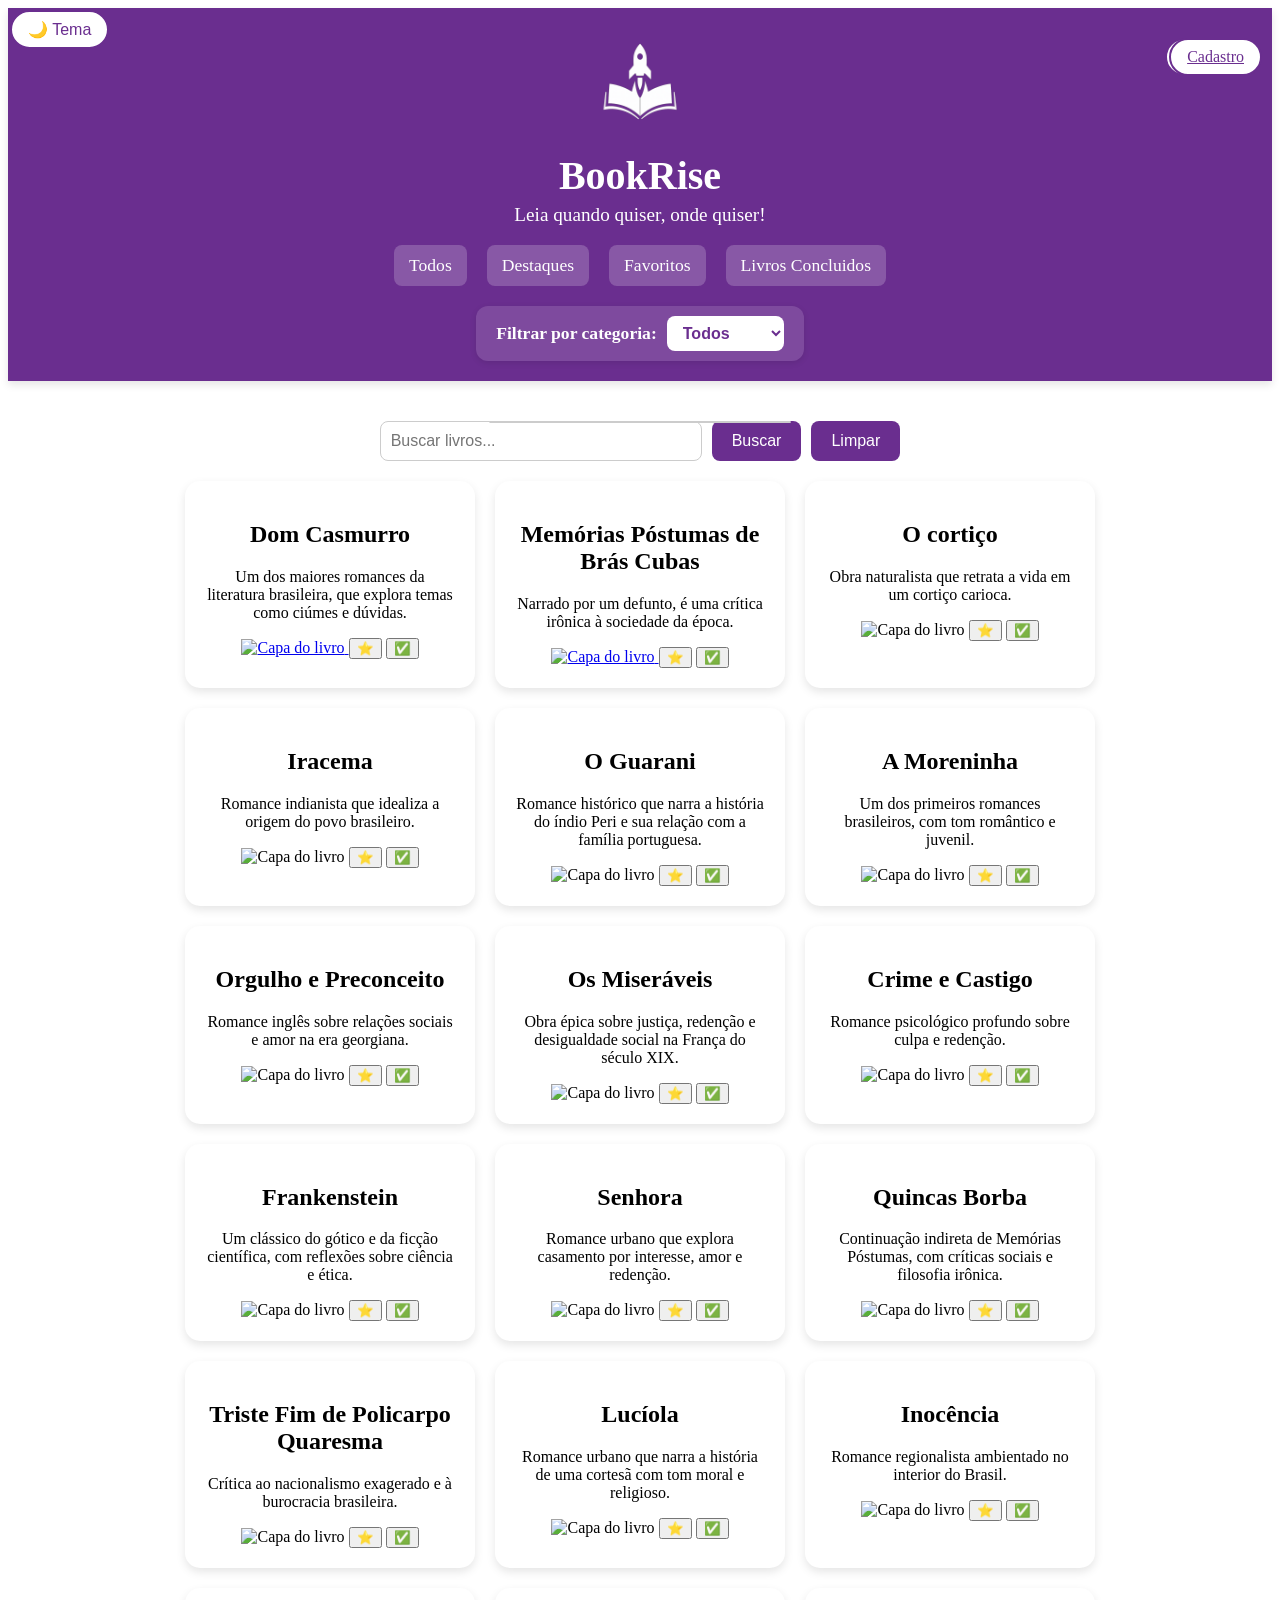
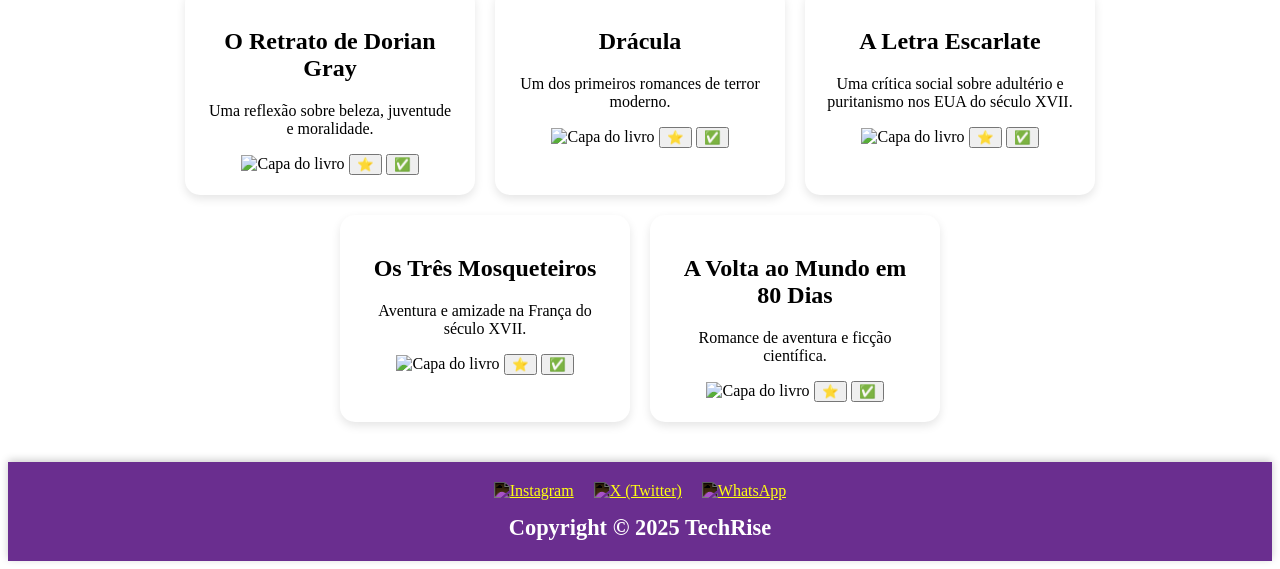
==== index.html @ b5840a52 "atualização1 feita" ====
<!DOCTYPE html>
<html lang="pt-br">
<head>
    <meta charset="UTF-8" />
    <meta name="viewport" content="width=device-width, initial-scale=1" />
    <title>BookRise</title>
    <link rel="stylesheet" href="index.css">

</head>
<body>
  <header>

    <button class="tema-button" onclick="alternarTema()">🌙 Tema</button>

    <div style="position: relative;">

        <img src="techrise-logo.png" alt="Logo"/>

        <button class="login-button">cadastro</button>
    
        <a href="cadastro.html" class="login-button">Cadastro</a>
    </div>

    <h1>BookRise</h1>
    <p>Leia quando quiser, onde quiser!</p>
    <nav>
      <a href="#" onclick="limparBusca()">Todos</a>
      <a href="#" onclick="mostrarDestaques()">Destaques</a>
      <a href="#" onclick="mostrarFavoritos()">Favoritos</a>
      <a href="#" onclick="mostrarConcluido()">Livros Concluidos</a>
    </nav>

    <div class="filter-bar">
        <label for="filtroCategoria">Filtrar por categoria:</label>
        <select id="filtroCategoria" onchange="filtrarCategoria()" aria-label="Filtro de categorias de livros">
          <option value="todos">Todos</option>
          <option value="romance">Romance</option>
          <option value="drama">Drama</option>
          <option value="aventura">Aventura</option>
          <option value="realismo">Realismo</option>
        </select>
      </div>
      
</header>

    <div class="container">
      <div class="search-bar">
        <input
          type="text"
          id="searchInput"
          placeholder="Buscar livros..."
          oninput="mostrarSugestoes()"
          onkeydown="if(event.key === 'Enter'){ buscarLivros(); }"
          autocomplete="off"
        />
        <button onclick="buscarLivros()">Buscar</button>
        <button onclick="limparBusca()">Limpar</button>
        <button id="btnTopo" onclick="topo()" aria-label="Voltar ao topo">↑</button>

        <div id="sugestoes" class="sugestoes-lista"></div>
        </div>

        <div class="book-list" id="bookList">
 
            <div class="book-item" data-categoria="romance" data-destaque="true">
                <h2>Dom Casmurro</h2>
                <p>Um dos maiores romances da literatura brasileira, que explora temas como ciúmes e dúvidas.</p>
                <a href="domcasmurro.html" target="_blank">
                  <img src="https://images.tcdn.com.br/img/img_prod/1271663/dom_casmurro_edicao_de_luxo_almofadada_89_1_038fb70c564eb50f71ea49f6027e827a.jpg" alt="Capa do livro" />
                </a>
                <button class="favorito-btn" onclick="marcarFavorito(this)" aria-label="Adicionar aos favoritos">⭐</button>
                <button class="favorito-btn" onclick="marcarConcluido(this)" aria-label="Adicionar aos favoritos">✅</button>
              </div>
              
              <div class="book-item" data-categoria="drama" data-destaque="true">
                <h2>Memórias Póstumas de Brás Cubas</h2>
                <p>Narrado por um defunto, é uma crítica irônica à sociedade da época.</p>
                <a href="brascubas.html" target="_blank">
                  <img src="https://m.media-amazon.com/images/I/91RWiM+C-LL._UF894,1000_QL80_.jpg" alt="Capa do livro" />
                </a>
                <button class="favorito-btn" onclick="marcarFavorito(this)" aria-label="Adicionar aos favoritos">⭐</button>
                <button class="favorito-btn" onclick="marcarConcluido(this)" aria-label="Adicionar aos favoritos">✅</button>
              </div>
              
              <div class="book-item" data-categoria="aventura" data-destaque="true">
                <h2>O cortiço</h2>
                <p>Obra naturalista que retrata a vida em um cortiço carioca.</p>
                <img src="https://corregofundo.mg.gov.br/wp-content/uploads/2017/11/picture-590.jpg" alt="Capa do livro" />
                <button class="favorito-btn" onclick="marcarFavorito(this)" aria-label="Adicionar aos favoritos">⭐</button>
                <button class="favorito-btn" onclick="marcarConcluido(this)" aria-label="Adicionar aos favoritos">✅</button>
              </div>
              
              <div class="book-item" data-categoria="romance">
                <h2>Iracema</h2>
                <p>Romance indianista que idealiza a origem do povo brasileiro.</p>
                <img src="https://m.media-amazon.com/images/I/71LCDi6E2oL.jpg" alt="Capa do livro" />
                <button class="favorito-btn" onclick="marcarFavorito(this)" aria-label="Adicionar aos favoritos">⭐</button>
                <button class="favorito-btn" onclick="marcarConcluido(this)" aria-label="Adicionar aos favoritos">✅</button>
              </div>
              
              <div class="book-item" data-categoria="romance">
                <h2>O Guarani</h2>
                <p>Romance histórico que narra a história do índio Peri e sua relação com a família portuguesa.</p>
                <img src="https://m.media-amazon.com/images/I/81LOsJFOhSL._UF1000,1000_QL80_.jpg" alt="Capa do livro" />
                <button class="favorito-btn" onclick="marcarFavorito(this)" aria-label="Adicionar aos favoritos">⭐</button>
                <button class="favorito-btn" onclick="marcarConcluido(this)" aria-label="Adicionar aos favoritos">✅</button>
              </div>
              
              <div class="book-item" data-categoria="romance">
                <h2>A Moreninha</h2>
                <p>Um dos primeiros romances brasileiros, com tom romântico e juvenil.</p>
                <img src="https://cdn.record.com.br/wp-content/uploads/2019/07/26024720/2986.jpeg" alt="Capa do livro" />
                <button class="favorito-btn" onclick="marcarFavorito(this)" aria-label="Adicionar aos favoritos">⭐</button>
                <button class="favorito-btn" onclick="marcarConcluido(this)" aria-label="Adicionar aos favoritos">✅</button>
              </div>
              
              <div class="book-item" data-categoria="romance" data-destaque="true">
                <h2>Orgulho e Preconceito</h2>
                <p>Romance inglês sobre relações sociais e amor na era georgiana.</p>
                <img src="https://m.media-amazon.com/images/I/719esIW3D7L.jpg" alt="Capa do livro" />
                <button class="favorito-btn" onclick="marcarFavorito(this)" aria-label="Adicionar aos favoritos">⭐</button>
                <button class="favorito-btn" onclick="marcarConcluido(this)" aria-label="Adicionar aos favoritos">✅</button>
              </div>
              
              <div class="book-item" data-categoria="drama" data-destaque="true">
                <h2>Os Miseráveis</h2>
                <p>Obra épica sobre justiça, redenção e desigualdade social na França do século XIX.</p>
                <img src="https://m.media-amazon.com/images/I/71toOGz+DYL._UF1000,1000_QL80_.jpg" alt="Capa do livro" />
                <button class="favorito-btn" onclick="marcarFavorito(this)" aria-label="Adicionar aos favoritos">⭐</button>
                <button class="favorito-btn" onclick="marcarConcluido(this)" aria-label="Adicionar aos favoritos">✅</button>
              </div>
              
              <div class="book-item" data-categoria="drama" data-destaque="true">
                <h2>Crime e Castigo</h2>
                <p>Romance psicológico profundo sobre culpa e redenção.</p>
                <img src="https://m.media-amazon.com/images/I/81+dpv22LGL._UF1000,1000_QL80_.jpg" alt="Capa do livro" />
                <button class="favorito-btn" onclick="marcarFavorito(this)" aria-label="Adicionar aos favoritos">⭐</button>
                <button class="favorito-btn" onclick="marcarConcluido(this)" aria-label="Adicionar aos favoritos">✅</button>
              </div>
              
              <div class="book-item" data-categoria="realismo">
                <h2>Frankenstein</h2>
                <p>Um clássico do gótico e da ficção científica, com reflexões sobre ciência e ética.</p>
                <img src="https://encrypted-tbn0.gstatic.com/images?q=tbn:ANd9GcTzl0lB8-nJTL6euVTM8AivdCicKWKEVtrPQw&s" alt="Capa do livro" />
                <button class="favorito-btn" onclick="marcarFavorito(this)" aria-label="Adicionar aos favoritos">⭐</button>
                <button class="favorito-btn" onclick="marcarConcluido(this)" aria-label="Adicionar aos favoritos">✅</button>
              </div>
              
              <div class="book-item" data-categoria="romance" data-destaque="true">
                <h2>Senhora</h2>
                <p>Romance urbano que explora casamento por interesse, amor e redenção.</p>
                <img src="https://m.media-amazon.com/images/I/711tJRe6LML.jpg" alt="Capa do livro" />
                <button class="favorito-btn" onclick="marcarFavorito(this)" aria-label="Adicionar aos favoritos">⭐</button>
                <button class="favorito-btn" onclick="marcarConcluido(this)" aria-label="Adicionar aos favoritos">✅</button>
              </div>
              
              <div class="book-item" data-categoria="realismo">
                <h2>Quincas Borba</h2>
                <p>Continuação indireta de Memórias Póstumas, com críticas sociais e filosofia irônica.</p>
                <img src="https://m.media-amazon.com/images/I/61Kt3d+mhuL.jpg" alt="Capa do livro" />
                <button class="favorito-btn" onclick="marcarFavorito(this)" aria-label="Adicionar aos favoritos">⭐</button>
                <button class="favorito-btn" onclick="marcarConcluido(this)" aria-label="Adicionar aos favoritos">✅</button>
              </div>
              
              <div class="book-item" data-categoria="realismo">
                <h2>Triste Fim de Policarpo Quaresma</h2>
                <p>Crítica ao nacionalismo exagerado e à burocracia brasileira.</p>
                <img src="https://m.media-amazon.com/images/I/71e5C8gV19L._UF1000,1000_QL80_.jpg" alt="Capa do livro" />
                <button class="favorito-btn" onclick="marcarFavorito(this)" aria-label="Adicionar aos favoritos">⭐</button>
                <button class="favorito-btn" onclick="marcarConcluido(this)" aria-label="Adicionar aos favoritos">✅</button>
              </div>
              
              <div class="book-item" data-categoria="romance">
                <h2>Lucíola</h2>
                <p>Romance urbano que narra a história de uma cortesã com tom moral e religioso.</p>
                <img src="https://m.media-amazon.com/images/I/617wC0u9UjL._UF1000,1000_QL80_.jpg" alt="Capa do livro" />
                <button class="favorito-btn" onclick="marcarFavorito(this)" aria-label="Adicionar aos favoritos">⭐</button>
                <button class="favorito-btn" onclick="marcarConcluido(this)" aria-label="Adicionar aos favoritos">✅</button>
              </div>
              
              <div class="book-item" data-categoria="realismo">
                <h2>Inocência</h2>
                <p>Romance regionalista ambientado no interior do Brasil.</p>
                <img src="https://m.media-amazon.com/images/I/81j8ocnADUL._UF1000,1000_QL80_.jpg" alt="Capa do livro" />
                <button class="favorito-btn" onclick="marcarFavorito(this)" aria-label="Adicionar aos favoritos">⭐</button>
                <button class="favorito-btn" onclick="marcarConcluido(this)" aria-label="Adicionar aos favoritos">✅</button>
              </div>
              
              <div class="book-item" data-categoria="realismo" data-destaque="true">
                <h2>O Retrato de Dorian Gray</h2>
                <p>Uma reflexão sobre beleza, juventude e moralidade.</p>
                <img src="https://m.media-amazon.com/images/I/91ZEEdj0cCL._UF1000,1000_QL80_.jpg" alt="Capa do livro" />
                <button class="favorito-btn" onclick="marcarFavorito(this)" aria-label="Adicionar aos favoritos">⭐</button>
                <button class="favorito-btn" onclick="marcarConcluido(this)" aria-label="Adicionar aos favoritos">✅</button>
              </div>
              
              <div class="book-item" data-categoria="romance" data-destaque="true">
                <h2>Drácula</h2>
                <p>Um dos primeiros romances de terror moderno.</p>
                <img src="https://m.media-amazon.com/images/I/61MgodE1s0L._UF1000,1000_QL80_.jpg" alt="Capa do livro" />
                <button class="favorito-btn" onclick="marcarFavorito(this)" aria-label="Adicionar aos favoritos">⭐</button>
                <button class="favorito-btn" onclick="marcarConcluido(this)" aria-label="Adicionar aos favoritos">✅</button>
              </div>
              
              <div class="book-item" data-categoria="drama">
                <h2>A Letra Escarlate</h2>
                <p>Uma crítica social sobre adultério e puritanismo nos EUA do século XVII.</p>
                <img src="https://a-static.mlcdn.com.br/1500x1500/livro-a-letra-escarlate-nathaniel-hawthorne/livrdavila/850520/e0ae9abcc0543742de62327a12f8817f.jpeg" alt="Capa do livro" />
                <button class="favorito-btn" onclick="marcarFavorito(this)" aria-label="Adicionar aos favoritos">⭐</button>
                <button class="favorito-btn" onclick="marcarConcluido(this)" aria-label="Adicionar aos favoritos">✅</button>
              </div>
              
              <div class="book-item" data-categoria="aventura">
                <h2>Os Três Mosqueteiros</h2>
                <p>Aventura e amizade na França do século XVII.</p>
                <img src="https://encrypted-tbn0.gstatic.com/images?q=tbn:ANd9GcQsd6Y1jTQIGixCv53q76F2d-JhcA8HCcRFWA&s" alt="Capa do livro" />
                <button class="favorito-btn" onclick="marcarFavorito(this)" aria-label="Adicionar aos favoritos">⭐</button>
                <button class="favorito-btn" onclick="marcarConcluido(this)" aria-label="Adicionar aos favoritos">✅</button>
              </div>
              
              <div class="book-item" data-categoria="aventura">
                <h2>A Volta ao Mundo em 80 Dias</h2>
                <p>Romance de aventura e ficção científica.</p>
                <img src="https://www.lpm.com.br/livros/imagens/volta_ao_mundo_em_80_dias_9788525433664_hd.jpg" alt="Capa do livro" />
                <button class="favorito-btn" onclick="marcarFavorito(this)" aria-label="Adicionar aos favoritos">⭐</button>
                <button class="favorito-btn" onclick="marcarConcluido(this)" aria-label="Adicionar aos favoritos">✅</button>
              </div>
        </div>
    </div>

    <footer>
        <div class="footer-content">
          <div class="social-icons">
            <a href="https://instagram.com" target="_blank">
              <img src="https://cdn.jsdelivr.net/gh/simple-icons/simple-icons/icons/instagram.svg" alt="Instagram">
            </a>
            <a href="https://twitter.com" target="_blank">
                <img src="https://s2-epocanegocios.glbimg.com/VdruDo5kfm-QpzbsHOYg1FvQNdc=/0x0:514x511/984x0/smart/filters:strip_icc()/i.s3.glbimg.com/v1/AUTH_e536e40f1baf4c1a8bf1ed12d20577fd/internal_photos/bs/2023/t/6/znPU50SGCQI7YdhRwjUg/xa.jpg" alt="X (Twitter)">
              </a>
            <a href="https://web.whatsapp.com/" target="_blank">
              <img src="https://cdn.jsdelivr.net/gh/simple-icons/simple-icons/icons/whatsapp.svg" alt="WhatsApp">
            </a>
          </div>
          <span>Copyright © 2025 TechRise</span>
        </div>
      </footer>

<!-- conexão js -->
<script src="index.js"></script>


</body>
</html>
---- index.css ----
w        body {
            font-family: 'Times New Roman', sans-serif;
            background-color: #cfadfc;
            margin: 0;
            padding: 0;
            color: #333;
        }

        header {
            background-color: #6a2e8f;
            color: white;
            padding: 20px 0;
            text-align: center;
            box-shadow: 0 4px 8px rgba(5, 4, 4, 0.1);
        }

        header img {
            width: 120px;
            height: 120px;
            object-fit: cover;
        }

        h1 {
            margin: 0;
            font-size: 2.5em;
        }

        header p {
            font-size: 1.2em;
            margin-top: 5px;
        }

        nav {
            display: flex;
            justify-content: center;
            gap: 20px;
            margin-top: 10px;
        }

        nav a {
            color: white;
            text-decoration: none;
            font-size: 1.1em;
            padding: 10px 15px;
            background: rgba(255, 255, 255, 0.2);
            border-radius: 8px;
        }

        nav a:hover {
            background: rgba(255, 255, 255, 0.4);
        }

        .container {
            width: 90%;
            margin: 20px auto;
            padding: 20px 0;
        }

        .search-bar {
            display: flex;
            justify-content: center;
            margin-bottom: 20px;
            gap: 10px;
        }

        .search-bar input[type="text"] {
            width: 300px;
            padding: 10px;
            border-radius: 8px;
            border: 1px solid #ccc;
            font-size: 1em;
        }

        .search-bar button {
            padding: 10px 20px;
            border: none;
            background-color: #6a2e8f;
            color: white;
            font-size: 1em;
            border-radius: 8px;
            cursor: pointer;
            transition: background-color 0.3s ease;
        }

        .search-bar button:hover {
            background-color: #4a1e5f;
        }

        .book-list {
            display: flex;
            flex-wrap: wrap;
            justify-content: center;
            gap: 20px;
        }

        .book-item {
            background-color: white;
            padding: 20px;
            max-width: 250px;
            border-radius: 15px;
            box-shadow: 0 4px 10px rgba(0, 0, 0, 0.1);
            text-align: center;
            transition: transform 0.3s ease-in-out;
        }

        .book-item:hover {
            transform: translateY(-5px);
        }

        .book-item img {
            width: 100%;
            height: auto;
        }

        footer {
        background-color: #6a2e8f;
        color: white;
        padding: 20px 0;
        text-align: center;
        box-shadow: 0 -2px 8px rgba(0, 0, 0, 0.2);
        }

        .footer-content {
        display: flex;
        flex-direction: column;
        align-items: center;
        gap: 15px;
        }

        .footer-content span {
        font-size: 1.4em;
        font-weight: bold;
        }

        .social-icons {
        display: flex;
        gap: 20px;
        justify-content: center;
        flex-wrap: wrap;
        }

        .social-icons img {
        width: 24px;
        height: 24px;
        filter: invert(1);
        transition: transform 0.3s ease;
        }

        .social-icons img:hover {
        transform: scale(1.2);
        filter: invert(0.7);
        }

        table {
            width: 80%;
            border-collapse: collapse;
            margin-top: 20px;
            box-shadow: 0 4px 8px rgba(0, 0, 0, 0.1);
            background: white;
            border-radius: 10px;
            overflow: hidden;
        }

        th,
        td {
            border: 1px solid black;
            padding: 15px;
            text-align: center;
        }

        th {
            background-color: #6a2e8f;
            color: white;
        }

        tr:nth-child(even) {
            background-color: #f2f2f2;
        }

        @media (max-width: 768px) {
    .book-list {
        flex-direction: column;
        align-items: center;
    }

    .book-item {
        max-width: 90%;
    }

    nav {
        flex-direction: column;
        gap: 10px;
    }

    .search-bar {
        flex-direction: column;
        align-items: center;
    }

    .search-bar input[type="text"] {
        width: 90%;
    }

    .search-bar button {
        width: 90%;
    }

    .login-button {
        position: static;
        margin: 10px auto;
        display: block;
    }
}

.dark-mode {
  background-color: #1e1e1e;
  color: white;
}
       
.login-button {
    position: absolute;
    top: 10px;
    right: 10px;
    background-color: white;
    color: #6a2e8f;
    border: 2px solid #6a2e8f;
    padding: 8px 16px; 
    font-size: 1em;
    border-radius: 20px;
    cursor: pointer;
    transition: background-color 0.3s ease;
}

.dark-mode {
    background-color: #000000;
    color: #fff;
}

.dark-mode .book-item {
    background-color: #2e2e2e;
}

.dark-mode nav a {
    background: rgba(255, 255, 255, 0.1);
}

.dark-mode .search-bar input[type="text"] {
    background-color: #444;
    color: white;
}

.dark-mode .search-bar button {
    background-color: #444;
}

.tema-button {
    position: absolute;
    top: 10px;
    left: 10px;
    background-color: white;
    color: #6a2e8f;
    border: 2px solid #6a2e8f;
    padding: 8px 16px;
    font-size: 1em;
    border-radius: 20px;
    cursor: pointer;
    transition: background-color 0.3s ease;
}

.tema-button:hover {
    background-color: #6a2e8f;
    color: white;
}

#btnTopo {
  display: none;
  position: fixed;
  bottom: 30px;
  right: 30px;
  z-index: 99;
  font-size: 18px;
  border: none;
  outline: none;
  background-color: #6a2e8f;
  color: white;
  cursor: pointer;
  padding: 15px;
  border-radius: 50%;
}
#btnTopo:hover {
  background-color: #4a1e5f;
}

.filter-bar {
  margin-top: 20px;
  display: flex;
  justify-content: center;
  align-items: center;
  gap: 10px;
  background-color: #ffffff22;
  padding: 10px 20px;
  border-radius: 12px;
  box-shadow: 0 2px 6px rgba(0, 0, 0, 0.1);
  width: fit-content;
  margin-left: auto;
  margin-right: auto;
}

.filter-bar label {
  color: white;
  font-size: 1.1em;
  font-weight: bold;
}

.filter-bar select {
  padding: 8px 12px;
  border: none;
  border-radius: 8px;
  font-size: 1em;
  background-color: white;
  color: #6a2e8f;
  font-weight: bold;
  cursor: pointer;
  transition: box-shadow 0.3s ease;
}

.filter-bar select:hover {
  box-shadow: 0 0 8px rgba(0, 0, 0, 0.2);
}

.sugestoes-lista {
  position: absolute;
  background-color: white;
  border: 1px solid #ccc;
  border-radius: 8px;
  max-height: 200px;
  overflow-y: auto;
  width: 300px;
  z-index: 100;
  font-size: 0.95em;
}

.sugestoes-lista div {
  padding: 10px;
  cursor: pointer;
}

.sugestoes-lista div:hover {
  background-color: #eee;
}
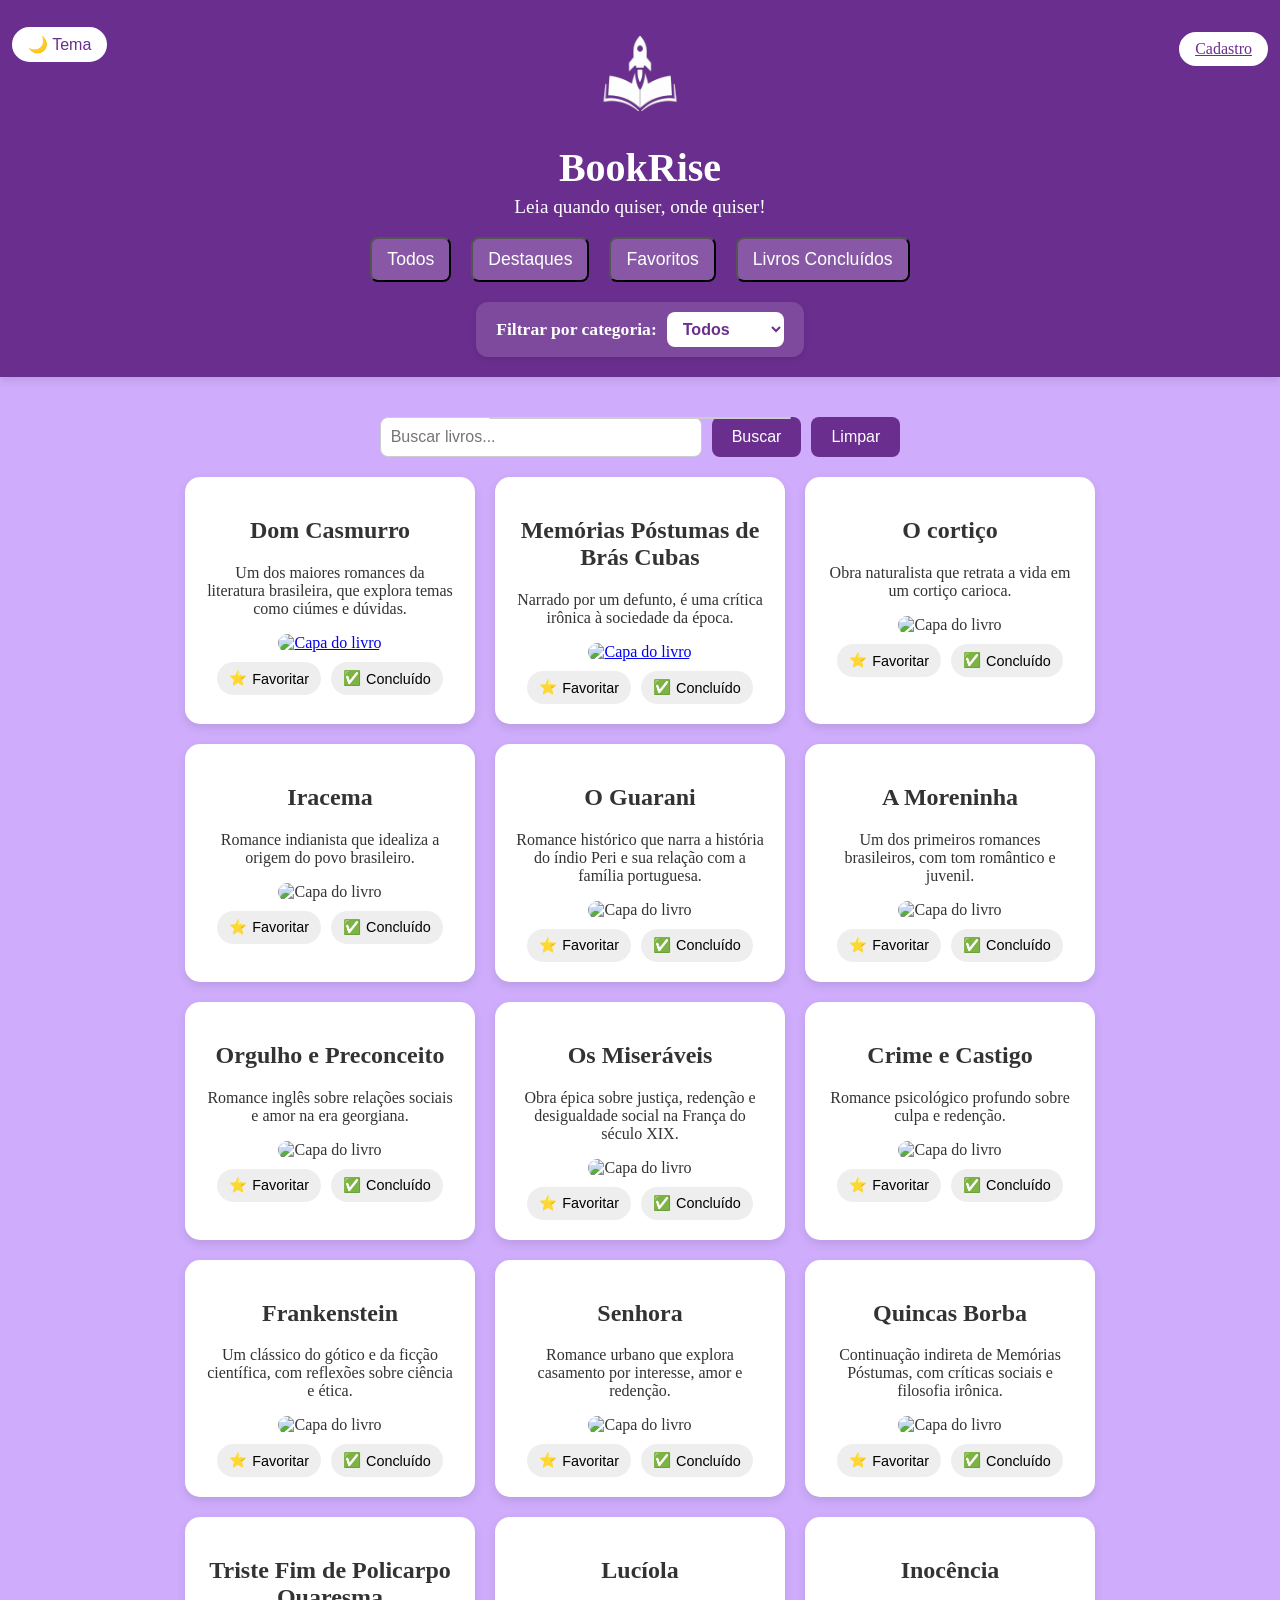
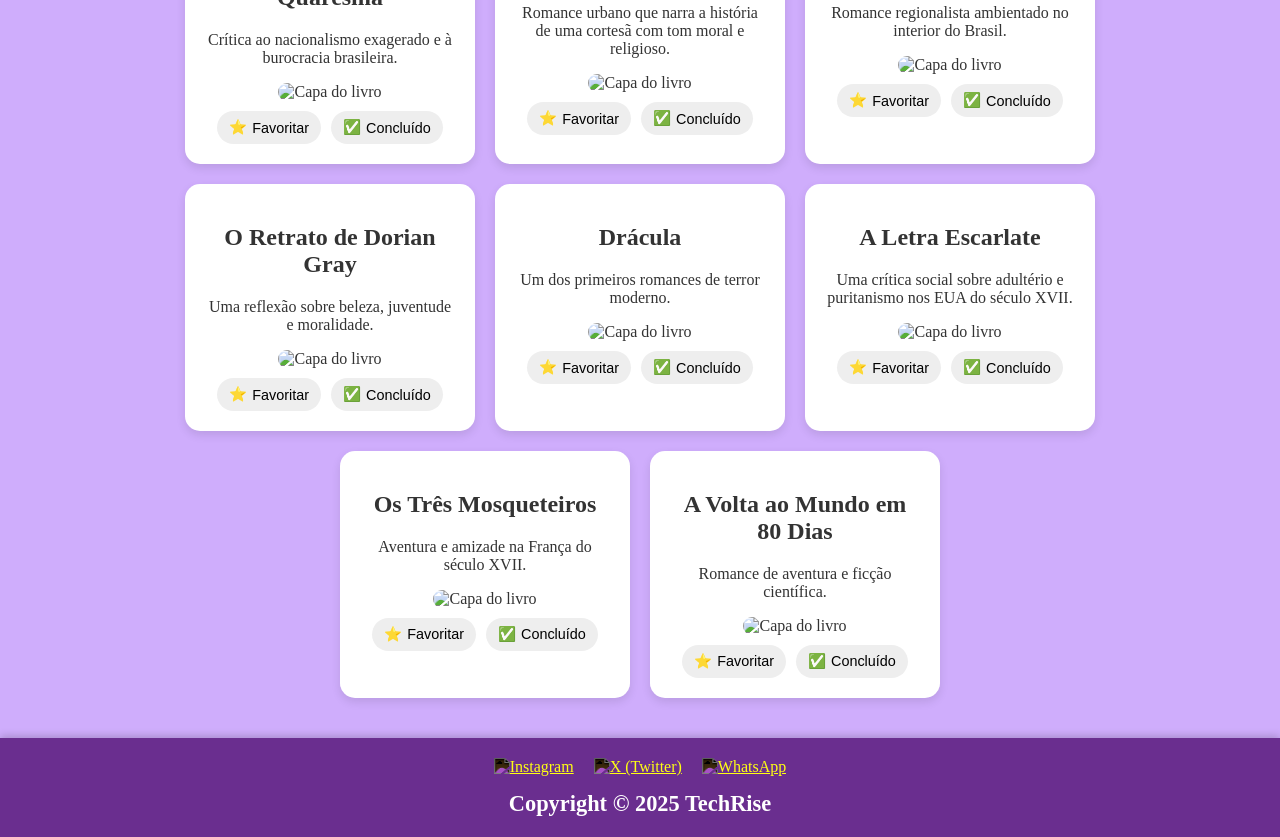
==== commit f0c2e3f6: "att" ====
--- a/index.html
+++ b/index.html
@@ -1,253 +1,528 @@
-<!DOCTYPE html>
-<html lang="pt-br">
-<head>
-    <meta charset="UTF-8" />
-    <meta name="viewport" content="width=device-width, initial-scale=1" />
-    <title>BookRise</title>
-    <link rel="stylesheet" href="index.css">
-
-</head>
-<body>
-  <header>
-
-    <button class="tema-button" onclick="alternarTema()">🌙 Tema</button>
-
-    <div style="position: relative;">
-
-        <img src="techrise-logo.png" alt="Logo"/>
-
-        <button class="login-button">cadastro</button>
-    
-        <a href="cadastro.html" class="login-button">Cadastro</a>
-    </div>
-
-    <h1>BookRise</h1>
-    <p>Leia quando quiser, onde quiser!</p>
-    <nav>
-      <a href="#" onclick="limparBusca()">Todos</a>
-      <a href="#" onclick="mostrarDestaques()">Destaques</a>
-      <a href="#" onclick="mostrarFavoritos()">Favoritos</a>
-      <a href="#" onclick="mostrarConcluido()">Livros Concluidos</a>
-    </nav>
-
-    <div class="filter-bar">
-        <label for="filtroCategoria">Filtrar por categoria:</label>
-        <select id="filtroCategoria" onchange="filtrarCategoria()" aria-label="Filtro de categorias de livros">
-          <option value="todos">Todos</option>
-          <option value="romance">Romance</option>
-          <option value="drama">Drama</option>
-          <option value="aventura">Aventura</option>
-          <option value="realismo">Realismo</option>
-        </select>
+  <!doctype html>
+  <html lang="pt-br">
+    <head>
+      <meta charset="UTF-8" />
+      <meta name="viewport" content="width=device-width, initial-scale=1" />
+      <title>BookRise</title>
+      <link rel="stylesheet" href="index.css" />
+    </head>
+    <body>
+      <header>
+        <button class="tema-button" onclick="alternarTema()">🌙 Tema</button> 
+
+        <div style="position: relative">
+          <img src="techrise-logo.png" alt="Logo" />
+
+          <a href="cadastro.html" class="login-button">Cadastro</a>
+        </div>
+
+        <h1>BookRise</h1>
+        <p>Leia quando quiser, onde quiser!</p>
+        <nav>
+          <button onclick="limparBusca()">Todos</button>
+  <button onclick="mostrarDestaques()">Destaques</button>
+  <button onclick="mostrarFavoritos()">Favoritos</button>
+  <button onclick="mostrarConcluido()">Livros Concluídos</button>
+        </nav>
+
+        <div class="filter-bar">
+          <label for="filtroCategoria">Filtrar por categoria:</label>
+          <select
+            id="filtroCategoria"
+            onchange="filtrarCategoria()"
+            aria-label="Filtro de categorias de livros"
+          >
+            <option value="todos">Todos</option>
+            <option value="romance">Romance</option>
+            <option value="drama">Drama</option>
+            <option value="aventura">Aventura</option>
+            <option value="realismo">Realismo</option>
+          </select>
+        </div>
+      </header>
+
+      <div class="container">
+        <div class="search-bar">
+          <input
+            type="text"
+            id="searchInput"
+            placeholder="Buscar livros..."
+            oninput="mostrarSugestoes()"
+            onkeydown="
+              if (event.key === 'Enter') {
+                buscarLivros();
+              }
+            "
+            autocomplete="off"
+          />
+          <button onclick="buscarLivros()">Buscar</button>
+          <button onclick="limparBusca()">Limpar</button>
+          <button id="btnTopo" onclick="topo()" aria-label="Voltar ao topo">
+            ↑
+          </button>
+
+          <div id="sugestoes" class="sugestoes-lista"></div>
+        </div>
+
+        <div class="book-list" id="bookList">
+          <div class="book-item" data-categoria="romance" data-destaque="true">
+            <h2>Dom Casmurro</h2>
+            <p>
+              Um dos maiores romances da literatura brasileira, que explora temas
+              como ciúmes e dúvidas.
+            </p>
+            <a href="domcasmurro.html" target="_blank">
+              <img
+                src="https://images.tcdn.com.br/img/img_prod/1271663/dom_casmurro_edicao_de_luxo_almofadada_89_1_038fb70c564eb50f71ea49f6027e827a.jpg"
+                alt="Capa do livro"
+              />
+            </a>
+            <div class="acoes">
+              <button class="btn favorito-btn" onclick="marcarFavorito(this)">
+                <span class="icon">⭐</span>
+                <span class="texto">Favoritar</span>
+              </button>
+
+              <button class="btn concluido-btn" onclick="marcarConcluido(this)">
+                <span class="icon">✅</span>
+                <span class="texto">Concluído</span>
+              </button>
+            </div>
+          </div>
+
+          <div class="book-item" data-categoria="drama" data-destaque="true">
+            <h2>Memórias Póstumas de Brás Cubas</h2>
+            <p>
+              Narrado por um defunto, é uma crítica irônica à sociedade da época.
+            </p>
+            <a href="brascubas.html" target="_blank">
+              <img
+                src="https://m.media-amazon.com/images/I/91RWiM+C-LL._UF894,1000_QL80_.jpg"
+                alt="Capa do livro"
+              />
+            </a>
+            <div class="acoes">
+              <button class="btn favorito-btn" onclick="marcarFavorito(this)">
+                <span class="icon">⭐</span>
+                <span class="texto">Favoritar</span>
+              </button>
+
+              <button class="btn concluido-btn" onclick="marcarConcluido(this)">
+                <span class="icon">✅</span>
+                <span class="texto">Concluído</span>
+              </button>
+            </div>
+          </div>
+
+          <div class="book-item" data-categoria="aventura" data-destaque="true">
+            <h2>O cortiço</h2>
+            <p>Obra naturalista que retrata a vida em um cortiço carioca.</p>
+            <img src="https://corregofundo.mg.gov.br/wp-content/uploads/2017/11/picture-590.jpg" alt="Capa do livro"/>
+
+            <div class="acoes">
+              <button class="btn favorito-btn" onclick="marcarFavorito(this)">
+                <span class="icon">⭐</span>
+                <span class="texto">Favoritar</span>
+              </button>
+
+              <button class="btn concluido-btn" onclick="marcarConcluido(this)">
+                <span class="icon">✅</span>
+                <span class="texto">Concluído</span>
+              </button>
+            </div>
+          </div>
+
+          <div class="book-item" data-categoria="romance">
+            <h2>Iracema</h2>
+            <p>Romance indianista que idealiza a origem do povo brasileiro.</p>
+            <img
+              src="https://m.media-amazon.com/images/I/71LCDi6E2oL.jpg"
+              alt="Capa do livro"
+            />
+            <div class="acoes">
+              <button class="btn favorito-btn" onclick="marcarFavorito(this)">
+                <span class="icon">⭐</span>
+                <span class="texto">Favoritar</span>
+              </button>
+
+              <button class="btn concluido-btn" onclick="marcarConcluido(this)">
+                <span class="icon">✅</span>
+                <span class="texto">Concluído</span>
+              </button>
+            </div>
+          </div>
+
+          <div class="book-item" data-categoria="romance">
+            <h2>O Guarani</h2>
+            <p>
+              Romance histórico que narra a história do índio Peri e sua relação
+              com a família portuguesa.
+            </p>
+            <img
+              src="https://m.media-amazon.com/images/I/81LOsJFOhSL._UF1000,1000_QL80_.jpg"
+              alt="Capa do livro"
+            />
+            <div class="acoes">
+              <button class="btn favorito-btn" onclick="marcarFavorito(this)">
+                <span class="icon">⭐</span>
+                <span class="texto">Favoritar</span>
+              </button>
+
+              <button class="btn concluido-btn" onclick="marcarConcluido(this)">
+                <span class="icon">✅</span>
+                <span class="texto">Concluído</span>
+              </button>
+            </div>
+          </div>
+
+          <div class="book-item" data-categoria="romance">
+            <h2>A Moreninha</h2>
+            <p>
+              Um dos primeiros romances brasileiros, com tom romântico e juvenil.
+            </p>
+            <img
+              src="https://cdn.record.com.br/wp-content/uploads/2019/07/26024720/2986.jpeg"
+              alt="Capa do livro"
+            />
+            <div class="acoes">
+              <button class="btn favorito-btn" onclick="marcarFavorito(this)">
+                <span class="icon">⭐</span>
+                <span class="texto">Favoritar</span>
+              </button>
+
+              <button class="btn concluido-btn" onclick="marcarConcluido(this)">
+                <span class="icon">✅</span>
+                <span class="texto">Concluído</span>
+              </button>
+            </div>
+          </div>
+
+          <div class="book-item" data-categoria="romance" data-destaque="true">
+            <h2>Orgulho e Preconceito</h2>
+            <p>Romance inglês sobre relações sociais e amor na era georgiana.</p>
+            <img
+              src="https://m.media-amazon.com/images/I/719esIW3D7L.jpg"
+              alt="Capa do livro"
+            />
+            <div class="acoes">
+              <button class="btn favorito-btn" onclick="marcarFavorito(this)">
+                <span class="icon">⭐</span>
+                <span class="texto">Favoritar</span>
+              </button>
+
+              <button class="btn concluido-btn" onclick="marcarConcluido(this)">
+                <span class="icon">✅</span>
+                <span class="texto">Concluído</span>
+              </button>
+            </div>
+          </div>
+
+          <div class="book-item" data-categoria="drama" data-destaque="true">
+            <h2>Os Miseráveis</h2>
+            <p>
+              Obra épica sobre justiça, redenção e desigualdade social na França
+              do século XIX.
+            </p>
+            <img
+              src="https://m.media-amazon.com/images/I/71toOGz+DYL._UF1000,1000_QL80_.jpg"
+              alt="Capa do livro"
+            />
+            <div class="acoes">
+              <button class="btn favorito-btn" onclick="marcarFavorito(this)">
+                <span class="icon">⭐</span>
+                <span class="texto">Favoritar</span>
+              </button>
+
+              <button class="btn concluido-btn" onclick="marcarConcluido(this)">
+                <span class="icon">✅</span>
+                <span class="texto">Concluído</span>
+              </button>
+            </div>
+          </div>
+
+          <div class="book-item" data-categoria="drama" data-destaque="true">
+            <h2>Crime e Castigo</h2>
+            <p>Romance psicológico profundo sobre culpa e redenção.</p>
+            <img
+              src="https://m.media-amazon.com/images/I/81+dpv22LGL._UF1000,1000_QL80_.jpg"
+              alt="Capa do livro"
+            />
+            <div class="acoes">
+              <button class="btn favorito-btn" onclick="marcarFavorito(this)">
+                <span class="icon">⭐</span>
+                <span class="texto">Favoritar</span>
+              </button>
+
+              <button class="btn concluido-btn" onclick="marcarConcluido(this)">
+                <span class="icon">✅</span>
+                <span class="texto">Concluído</span>
+              </button>
+            </div>
+          </div>
+
+          <div class="book-item" data-categoria="realismo">
+            <h2>Frankenstein</h2>
+            <p>
+              Um clássico do gótico e da ficção científica, com reflexões sobre
+              ciência e ética.
+            </p>
+            <img
+              src="https://encrypted-tbn0.gstatic.com/images?q=tbn:ANd9GcTzl0lB8-nJTL6euVTM8AivdCicKWKEVtrPQw&s"
+              alt="Capa do livro"
+            />
+            <div class="acoes">
+              <button class="btn favorito-btn" onclick="marcarFavorito(this)">
+                <span class="icon">⭐</span>
+                <span class="texto">Favoritar</span>
+              </button>
+
+              <button class="btn concluido-btn" onclick="marcarConcluido(this)">
+                <span class="icon">✅</span>
+                <span class="texto">Concluído</span>
+              </button>
+            </div>
+          </div>
+
+          <div class="book-item" data-categoria="romance" data-destaque="true">
+            <h2>Senhora</h2>
+            <p>
+              Romance urbano que explora casamento por interesse, amor e redenção.
+            </p>
+            <img
+              src="https://m.media-amazon.com/images/I/711tJRe6LML.jpg"
+              alt="Capa do livro"
+            />
+            <div class="acoes">
+              <button class="btn favorito-btn" onclick="marcarFavorito(this)">
+                <span class="icon">⭐</span>
+                <span class="texto">Favoritar</span>
+              </button>
+
+              <button class="btn concluido-btn" onclick="marcarConcluido(this)">
+                <span class="icon">✅</span>
+                <span class="texto">Concluído</span>
+              </button>
+            </div>
+          </div>
+
+          <div class="book-item" data-categoria="realismo">
+            <h2>Quincas Borba</h2>
+            <p>
+              Continuação indireta de Memórias Póstumas, com críticas sociais e
+              filosofia irônica.
+            </p>
+            <img
+              src="https://m.media-amazon.com/images/I/61Kt3d+mhuL.jpg"
+              alt="Capa do livro"
+            />
+            <div class="acoes">
+              <button class="btn favorito-btn" onclick="marcarFavorito(this)">
+                <span class="icon">⭐</span>
+                <span class="texto">Favoritar</span>
+              </button>
+
+              <button class="btn concluido-btn" onclick="marcarConcluido(this)">
+                <span class="icon">✅</span>
+                <span class="texto">Concluído</span>
+              </button>
+            </div>
+          </div>
+
+          <div class="book-item" data-categoria="realismo">
+            <h2>Triste Fim de Policarpo Quaresma</h2>
+            <p>Crítica ao nacionalismo exagerado e à burocracia brasileira.</p>
+            <img
+              src="https://m.media-amazon.com/images/I/71e5C8gV19L._UF1000,1000_QL80_.jpg"
+              alt="Capa do livro"
+            />
+            <div class="acoes">
+              <button class="btn favorito-btn" onclick="marcarFavorito(this)">
+                <span class="icon">⭐</span>
+                <span class="texto">Favoritar</span>
+              </button>
+
+              <button class="btn concluido-btn" onclick="marcarConcluido(this)">
+                <span class="icon">✅</span>
+                <span class="texto">Concluído</span>
+              </button>
+            </div>
+          </div>
+
+          <div class="book-item" data-categoria="romance">
+            <h2>Lucíola</h2>
+            <p>
+              Romance urbano que narra a história de uma cortesã com tom moral e
+              religioso.
+            </p>
+            <img
+              src="https://m.media-amazon.com/images/I/617wC0u9UjL._UF1000,1000_QL80_.jpg"
+              alt="Capa do livro"
+            />
+            <div class="acoes">
+              <button class="btn favorito-btn" onclick="marcarFavorito(this)">
+                <span class="icon">⭐</span>
+                <span class="texto">Favoritar</span>
+              </button>
+
+              <button class="btn concluido-btn" onclick="marcarConcluido(this)">
+                <span class="icon">✅</span>
+                <span class="texto">Concluído</span>
+              </button>
+            </div>
+          </div>
+
+          <div class="book-item" data-categoria="realismo">
+            <h2>Inocência</h2>
+            <p>Romance regionalista ambientado no interior do Brasil.</p>
+            <img
+              src="https://m.media-amazon.com/images/I/81j8ocnADUL._UF1000,1000_QL80_.jpg"
+              alt="Capa do livro"
+            />
+            <div class="acoes">
+              <button class="btn favorito-btn" onclick="marcarFavorito(this)">
+                <span class="icon">⭐</span>
+                <span class="texto">Favoritar</span>
+              </button>
+
+              <button class="btn concluido-btn" onclick="marcarConcluido(this)">
+                <span class="icon">✅</span>
+                <span class="texto">Concluído</span>
+              </button>
+            </div>
+          </div>
+
+          <div class="book-item" data-categoria="realismo" data-destaque="true">
+            <h2>O Retrato de Dorian Gray</h2>
+            <p>Uma reflexão sobre beleza, juventude e moralidade.</p>
+            <img
+              src="https://m.media-amazon.com/images/I/91ZEEdj0cCL._UF1000,1000_QL80_.jpg"
+              alt="Capa do livro"
+            />
+            <div class="acoes">
+              <button class="btn favorito-btn" onclick="marcarFavorito(this)">
+                <span class="icon">⭐</span>
+                <span class="texto">Favoritar</span>
+              </button>
+
+              <button class="btn concluido-btn" onclick="marcarConcluido(this)">
+                <span class="icon">✅</span>
+                <span class="texto">Concluído</span>
+              </button>
+            </div>
+          </div>
+
+          <div class="book-item" data-categoria="romance" data-destaque="true">
+            <h2>Drácula</h2>
+            <p>Um dos primeiros romances de terror moderno.</p>
+            <img
+              src="https://m.media-amazon.com/images/I/61MgodE1s0L._UF1000,1000_QL80_.jpg"
+              alt="Capa do livro"
+            />
+            <div class="acoes">
+              <button class="btn favorito-btn" onclick="marcarFavorito(this)">
+                <span class="icon">⭐</span>
+                <span class="texto">Favoritar</span>
+              </button>
+
+              <button class="btn concluido-btn" onclick="marcarConcluido(this)">
+                <span class="icon">✅</span>
+                <span class="texto">Concluído</span>
+              </button>
+            </div>
+          </div>
+
+          <div class="book-item" data-categoria="drama">
+            <h2>A Letra Escarlate</h2>
+            <p>
+              Uma crítica social sobre adultério e puritanismo nos EUA do século
+              XVII.
+            </p>
+            <img
+              src="https://a-static.mlcdn.com.br/1500x1500/livro-a-letra-escarlate-nathaniel-hawthorne/livrdavila/850520/e0ae9abcc0543742de62327a12f8817f.jpeg"
+              alt="Capa do livro"
+            />
+            <div class="acoes">
+              <button class="btn favorito-btn" onclick="marcarFavorito(this)">
+                <span class="icon">⭐</span>
+                <span class="texto">Favoritar</span>
+              </button>
+
+              <button class="btn concluido-btn" onclick="marcarConcluido(this)">
+                <span class="icon">✅</span>
+                <span class="texto">Concluído</span>
+              </button>
+            </div>
+          </div>
+
+          <div class="book-item" data-categoria="aventura">
+            <h2>Os Três Mosqueteiros</h2>
+            <p>Aventura e amizade na França do século XVII.</p>
+            <img
+              src="https://encrypted-tbn0.gstatic.com/images?q=tbn:ANd9GcQsd6Y1jTQIGixCv53q76F2d-JhcA8HCcRFWA&s"
+              alt="Capa do livro"
+            />
+          <div class="acoes">
+              <button class="btn favorito-btn" onclick="marcarFavorito(this)">
+                <span class="icon">⭐</span>
+                <span class="texto">Favoritar</span>
+              </button>
+
+              <button class="btn concluido-btn" onclick="marcarConcluido(this)">
+                <span class="icon">✅</span>
+                <span class="texto">Concluído</span>
+              </button>
+            </div>
+          </div>
+
+          <div class="book-item" data-categoria="aventura">
+            <h2>A Volta ao Mundo em 80 Dias</h2>
+            <p>Romance de aventura e ficção científica.</p>
+            <img
+              src="https://www.lpm.com.br/livros/imagens/volta_ao_mundo_em_80_dias_9788525433664_hd.jpg"
+              alt="Capa do livro"
+            />
+            <div class="acoes">
+              <button class="btn favorito-btn" onclick="marcarFavorito(this)">
+                <span class="icon">⭐</span>
+                <span class="texto">Favoritar</span>
+              </button>
+
+              <button class="btn concluido-btn" onclick="marcarConcluido(this)">
+                <span class="icon">✅</span>
+                <span class="texto">Concluído</span>
+              </button>
+            </div>
+          </div>
+        </div>
       </div>
-      
-</header>
-
-    <div class="container">
-      <div class="search-bar">
-        <input
-          type="text"
-          id="searchInput"
-          placeholder="Buscar livros..."
-          oninput="mostrarSugestoes()"
-          onkeydown="if(event.key === 'Enter'){ buscarLivros(); }"
-          autocomplete="off"
-        />
-        <button onclick="buscarLivros()">Buscar</button>
-        <button onclick="limparBusca()">Limpar</button>
-        <button id="btnTopo" onclick="topo()" aria-label="Voltar ao topo">↑</button>
-
-        <div id="sugestoes" class="sugestoes-lista"></div>
-        </div>
-
-        <div class="book-list" id="bookList">
- 
-            <div class="book-item" data-categoria="romance" data-destaque="true">
-                <h2>Dom Casmurro</h2>
-                <p>Um dos maiores romances da literatura brasileira, que explora temas como ciúmes e dúvidas.</p>
-                <a href="domcasmurro.html" target="_blank">
-                  <img src="https://images.tcdn.com.br/img/img_prod/1271663/dom_casmurro_edicao_de_luxo_almofadada_89_1_038fb70c564eb50f71ea49f6027e827a.jpg" alt="Capa do livro" />
-                </a>
-                <button class="favorito-btn" onclick="marcarFavorito(this)" aria-label="Adicionar aos favoritos">⭐</button>
-                <button class="favorito-btn" onclick="marcarConcluido(this)" aria-label="Adicionar aos favoritos">✅</button>
-              </div>
-              
-              <div class="book-item" data-categoria="drama" data-destaque="true">
-                <h2>Memórias Póstumas de Brás Cubas</h2>
-                <p>Narrado por um defunto, é uma crítica irônica à sociedade da época.</p>
-                <a href="brascubas.html" target="_blank">
-                  <img src="https://m.media-amazon.com/images/I/91RWiM+C-LL._UF894,1000_QL80_.jpg" alt="Capa do livro" />
-                </a>
-                <button class="favorito-btn" onclick="marcarFavorito(this)" aria-label="Adicionar aos favoritos">⭐</button>
-                <button class="favorito-btn" onclick="marcarConcluido(this)" aria-label="Adicionar aos favoritos">✅</button>
-              </div>
-              
-              <div class="book-item" data-categoria="aventura" data-destaque="true">
-                <h2>O cortiço</h2>
-                <p>Obra naturalista que retrata a vida em um cortiço carioca.</p>
-                <img src="https://corregofundo.mg.gov.br/wp-content/uploads/2017/11/picture-590.jpg" alt="Capa do livro" />
-                <button class="favorito-btn" onclick="marcarFavorito(this)" aria-label="Adicionar aos favoritos">⭐</button>
-                <button class="favorito-btn" onclick="marcarConcluido(this)" aria-label="Adicionar aos favoritos">✅</button>
-              </div>
-              
-              <div class="book-item" data-categoria="romance">
-                <h2>Iracema</h2>
-                <p>Romance indianista que idealiza a origem do povo brasileiro.</p>
-                <img src="https://m.media-amazon.com/images/I/71LCDi6E2oL.jpg" alt="Capa do livro" />
-                <button class="favorito-btn" onclick="marcarFavorito(this)" aria-label="Adicionar aos favoritos">⭐</button>
-                <button class="favorito-btn" onclick="marcarConcluido(this)" aria-label="Adicionar aos favoritos">✅</button>
-              </div>
-              
-              <div class="book-item" data-categoria="romance">
-                <h2>O Guarani</h2>
-                <p>Romance histórico que narra a história do índio Peri e sua relação com a família portuguesa.</p>
-                <img src="https://m.media-amazon.com/images/I/81LOsJFOhSL._UF1000,1000_QL80_.jpg" alt="Capa do livro" />
-                <button class="favorito-btn" onclick="marcarFavorito(this)" aria-label="Adicionar aos favoritos">⭐</button>
-                <button class="favorito-btn" onclick="marcarConcluido(this)" aria-label="Adicionar aos favoritos">✅</button>
-              </div>
-              
-              <div class="book-item" data-categoria="romance">
-                <h2>A Moreninha</h2>
-                <p>Um dos primeiros romances brasileiros, com tom romântico e juvenil.</p>
-                <img src="https://cdn.record.com.br/wp-content/uploads/2019/07/26024720/2986.jpeg" alt="Capa do livro" />
-                <button class="favorito-btn" onclick="marcarFavorito(this)" aria-label="Adicionar aos favoritos">⭐</button>
-                <button class="favorito-btn" onclick="marcarConcluido(this)" aria-label="Adicionar aos favoritos">✅</button>
-              </div>
-              
-              <div class="book-item" data-categoria="romance" data-destaque="true">
-                <h2>Orgulho e Preconceito</h2>
-                <p>Romance inglês sobre relações sociais e amor na era georgiana.</p>
-                <img src="https://m.media-amazon.com/images/I/719esIW3D7L.jpg" alt="Capa do livro" />
-                <button class="favorito-btn" onclick="marcarFavorito(this)" aria-label="Adicionar aos favoritos">⭐</button>
-                <button class="favorito-btn" onclick="marcarConcluido(this)" aria-label="Adicionar aos favoritos">✅</button>
-              </div>
-              
-              <div class="book-item" data-categoria="drama" data-destaque="true">
-                <h2>Os Miseráveis</h2>
-                <p>Obra épica sobre justiça, redenção e desigualdade social na França do século XIX.</p>
-                <img src="https://m.media-amazon.com/images/I/71toOGz+DYL._UF1000,1000_QL80_.jpg" alt="Capa do livro" />
-                <button class="favorito-btn" onclick="marcarFavorito(this)" aria-label="Adicionar aos favoritos">⭐</button>
-                <button class="favorito-btn" onclick="marcarConcluido(this)" aria-label="Adicionar aos favoritos">✅</button>
-              </div>
-              
-              <div class="book-item" data-categoria="drama" data-destaque="true">
-                <h2>Crime e Castigo</h2>
-                <p>Romance psicológico profundo sobre culpa e redenção.</p>
-                <img src="https://m.media-amazon.com/images/I/81+dpv22LGL._UF1000,1000_QL80_.jpg" alt="Capa do livro" />
-                <button class="favorito-btn" onclick="marcarFavorito(this)" aria-label="Adicionar aos favoritos">⭐</button>
-                <button class="favorito-btn" onclick="marcarConcluido(this)" aria-label="Adicionar aos favoritos">✅</button>
-              </div>
-              
-              <div class="book-item" data-categoria="realismo">
-                <h2>Frankenstein</h2>
-                <p>Um clássico do gótico e da ficção científica, com reflexões sobre ciência e ética.</p>
-                <img src="https://encrypted-tbn0.gstatic.com/images?q=tbn:ANd9GcTzl0lB8-nJTL6euVTM8AivdCicKWKEVtrPQw&s" alt="Capa do livro" />
-                <button class="favorito-btn" onclick="marcarFavorito(this)" aria-label="Adicionar aos favoritos">⭐</button>
-                <button class="favorito-btn" onclick="marcarConcluido(this)" aria-label="Adicionar aos favoritos">✅</button>
-              </div>
-              
-              <div class="book-item" data-categoria="romance" data-destaque="true">
-                <h2>Senhora</h2>
-                <p>Romance urbano que explora casamento por interesse, amor e redenção.</p>
-                <img src="https://m.media-amazon.com/images/I/711tJRe6LML.jpg" alt="Capa do livro" />
-                <button class="favorito-btn" onclick="marcarFavorito(this)" aria-label="Adicionar aos favoritos">⭐</button>
-                <button class="favorito-btn" onclick="marcarConcluido(this)" aria-label="Adicionar aos favoritos">✅</button>
-              </div>
-              
-              <div class="book-item" data-categoria="realismo">
-                <h2>Quincas Borba</h2>
-                <p>Continuação indireta de Memórias Póstumas, com críticas sociais e filosofia irônica.</p>
-                <img src="https://m.media-amazon.com/images/I/61Kt3d+mhuL.jpg" alt="Capa do livro" />
-                <button class="favorito-btn" onclick="marcarFavorito(this)" aria-label="Adicionar aos favoritos">⭐</button>
-                <button class="favorito-btn" onclick="marcarConcluido(this)" aria-label="Adicionar aos favoritos">✅</button>
-              </div>
-              
-              <div class="book-item" data-categoria="realismo">
-                <h2>Triste Fim de Policarpo Quaresma</h2>
-                <p>Crítica ao nacionalismo exagerado e à burocracia brasileira.</p>
-                <img src="https://m.media-amazon.com/images/I/71e5C8gV19L._UF1000,1000_QL80_.jpg" alt="Capa do livro" />
-                <button class="favorito-btn" onclick="marcarFavorito(this)" aria-label="Adicionar aos favoritos">⭐</button>
-                <button class="favorito-btn" onclick="marcarConcluido(this)" aria-label="Adicionar aos favoritos">✅</button>
-              </div>
-              
-              <div class="book-item" data-categoria="romance">
-                <h2>Lucíola</h2>
-                <p>Romance urbano que narra a história de uma cortesã com tom moral e religioso.</p>
-                <img src="https://m.media-amazon.com/images/I/617wC0u9UjL._UF1000,1000_QL80_.jpg" alt="Capa do livro" />
-                <button class="favorito-btn" onclick="marcarFavorito(this)" aria-label="Adicionar aos favoritos">⭐</button>
-                <button class="favorito-btn" onclick="marcarConcluido(this)" aria-label="Adicionar aos favoritos">✅</button>
-              </div>
-              
-              <div class="book-item" data-categoria="realismo">
-                <h2>Inocência</h2>
-                <p>Romance regionalista ambientado no interior do Brasil.</p>
-                <img src="https://m.media-amazon.com/images/I/81j8ocnADUL._UF1000,1000_QL80_.jpg" alt="Capa do livro" />
-                <button class="favorito-btn" onclick="marcarFavorito(this)" aria-label="Adicionar aos favoritos">⭐</button>
-                <button class="favorito-btn" onclick="marcarConcluido(this)" aria-label="Adicionar aos favoritos">✅</button>
-              </div>
-              
-              <div class="book-item" data-categoria="realismo" data-destaque="true">
-                <h2>O Retrato de Dorian Gray</h2>
-                <p>Uma reflexão sobre beleza, juventude e moralidade.</p>
-                <img src="https://m.media-amazon.com/images/I/91ZEEdj0cCL._UF1000,1000_QL80_.jpg" alt="Capa do livro" />
-                <button class="favorito-btn" onclick="marcarFavorito(this)" aria-label="Adicionar aos favoritos">⭐</button>
-                <button class="favorito-btn" onclick="marcarConcluido(this)" aria-label="Adicionar aos favoritos">✅</button>
-              </div>
-              
-              <div class="book-item" data-categoria="romance" data-destaque="true">
-                <h2>Drácula</h2>
-                <p>Um dos primeiros romances de terror moderno.</p>
-                <img src="https://m.media-amazon.com/images/I/61MgodE1s0L._UF1000,1000_QL80_.jpg" alt="Capa do livro" />
-                <button class="favorito-btn" onclick="marcarFavorito(this)" aria-label="Adicionar aos favoritos">⭐</button>
-                <button class="favorito-btn" onclick="marcarConcluido(this)" aria-label="Adicionar aos favoritos">✅</button>
-              </div>
-              
-              <div class="book-item" data-categoria="drama">
-                <h2>A Letra Escarlate</h2>
-                <p>Uma crítica social sobre adultério e puritanismo nos EUA do século XVII.</p>
-                <img src="https://a-static.mlcdn.com.br/1500x1500/livro-a-letra-escarlate-nathaniel-hawthorne/livrdavila/850520/e0ae9abcc0543742de62327a12f8817f.jpeg" alt="Capa do livro" />
-                <button class="favorito-btn" onclick="marcarFavorito(this)" aria-label="Adicionar aos favoritos">⭐</button>
-                <button class="favorito-btn" onclick="marcarConcluido(this)" aria-label="Adicionar aos favoritos">✅</button>
-              </div>
-              
-              <div class="book-item" data-categoria="aventura">
-                <h2>Os Três Mosqueteiros</h2>
-                <p>Aventura e amizade na França do século XVII.</p>
-                <img src="https://encrypted-tbn0.gstatic.com/images?q=tbn:ANd9GcQsd6Y1jTQIGixCv53q76F2d-JhcA8HCcRFWA&s" alt="Capa do livro" />
-                <button class="favorito-btn" onclick="marcarFavorito(this)" aria-label="Adicionar aos favoritos">⭐</button>
-                <button class="favorito-btn" onclick="marcarConcluido(this)" aria-label="Adicionar aos favoritos">✅</button>
-              </div>
-              
-              <div class="book-item" data-categoria="aventura">
-                <h2>A Volta ao Mundo em 80 Dias</h2>
-                <p>Romance de aventura e ficção científica.</p>
-                <img src="https://www.lpm.com.br/livros/imagens/volta_ao_mundo_em_80_dias_9788525433664_hd.jpg" alt="Capa do livro" />
-                <button class="favorito-btn" onclick="marcarFavorito(this)" aria-label="Adicionar aos favoritos">⭐</button>
-                <button class="favorito-btn" onclick="marcarConcluido(this)" aria-label="Adicionar aos favoritos">✅</button>
-              </div>
-        </div>
-    </div>
-
-    <footer>
+
+      <footer>
         <div class="footer-content">
           <div class="social-icons">
             <a href="https://instagram.com" target="_blank">
-              <img src="https://cdn.jsdelivr.net/gh/simple-icons/simple-icons/icons/instagram.svg" alt="Instagram">
+              <img
+                src="https://cdn.jsdelivr.net/gh/simple-icons/simple-icons/icons/instagram.svg"
+                alt="Instagram"
+              />
             </a>
             <a href="https://twitter.com" target="_blank">
-                <img src="https://s2-epocanegocios.glbimg.com/VdruDo5kfm-QpzbsHOYg1FvQNdc=/0x0:514x511/984x0/smart/filters:strip_icc()/i.s3.glbimg.com/v1/AUTH_e536e40f1baf4c1a8bf1ed12d20577fd/internal_photos/bs/2023/t/6/znPU50SGCQI7YdhRwjUg/xa.jpg" alt="X (Twitter)">
-              </a>
+              <img
+                src="https://s2-epocanegocios.glbimg.com/VdruDo5kfm-QpzbsHOYg1FvQNdc=/0x0:514x511/984x0/smart/filters:strip_icc()/i.s3.glbimg.com/v1/AUTH_e536e40f1baf4c1a8bf1ed12d20577fd/internal_photos/bs/2023/t/6/znPU50SGCQI7YdhRwjUg/xa.jpg"
+                alt="X (Twitter)"
+              />
+            </a>
             <a href="https://web.whatsapp.com/" target="_blank">
-              <img src="https://cdn.jsdelivr.net/gh/simple-icons/simple-icons/icons/whatsapp.svg" alt="WhatsApp">
+              <img
+                src="https://cdn.jsdelivr.net/gh/simple-icons/simple-icons/icons/whatsapp.svg"
+                alt="WhatsApp"
+              />
             </a>
           </div>
           <span>Copyright © 2025 TechRise</span>
         </div>
       </footer>
 
-<!-- conexão js -->
-<script src="index.js"></script>
-
-
-</body>
-</html>+      <!-- conexão js -->
+      <script src="index.js"></script>
+    </body>
+  </html>
--- a/index.css
+++ b/index.css
@@ -1,275 +1,352 @@
-w        body {
-            font-family: 'Times New Roman', sans-serif;
-            background-color: #cfadfc;
-            margin: 0;
-            padding: 0;
-            color: #333;
-        }
-
-        header {
-            background-color: #6a2e8f;
-            color: white;
-            padding: 20px 0;
-            text-align: center;
-            box-shadow: 0 4px 8px rgba(5, 4, 4, 0.1);
-        }
-
-        header img {
-            width: 120px;
-            height: 120px;
-            object-fit: cover;
-        }
-
-        h1 {
-            margin: 0;
-            font-size: 2.5em;
-        }
-
-        header p {
-            font-size: 1.2em;
-            margin-top: 5px;
-        }
-
-        nav {
-            display: flex;
-            justify-content: center;
-            gap: 20px;
-            margin-top: 10px;
-        }
-
-        nav a {
-            color: white;
-            text-decoration: none;
-            font-size: 1.1em;
-            padding: 10px 15px;
-            background: rgba(255, 255, 255, 0.2);
-            border-radius: 8px;
-        }
-
-        nav a:hover {
-            background: rgba(255, 255, 255, 0.4);
-        }
-
-        .container {
-            width: 90%;
-            margin: 20px auto;
-            padding: 20px 0;
-        }
-
-        .search-bar {
-            display: flex;
-            justify-content: center;
-            margin-bottom: 20px;
-            gap: 10px;
-        }
-
-        .search-bar input[type="text"] {
-            width: 300px;
-            padding: 10px;
-            border-radius: 8px;
-            border: 1px solid #ccc;
-            font-size: 1em;
-        }
-
-        .search-bar button {
-            padding: 10px 20px;
-            border: none;
-            background-color: #6a2e8f;
-            color: white;
-            font-size: 1em;
-            border-radius: 8px;
-            cursor: pointer;
-            transition: background-color 0.3s ease;
-        }
-
-        .search-bar button:hover {
-            background-color: #4a1e5f;
-        }
-
-        .book-list {
-            display: flex;
-            flex-wrap: wrap;
-            justify-content: center;
-            gap: 20px;
-        }
-
-        .book-item {
-            background-color: white;
-            padding: 20px;
-            max-width: 250px;
-            border-radius: 15px;
-            box-shadow: 0 4px 10px rgba(0, 0, 0, 0.1);
-            text-align: center;
-            transition: transform 0.3s ease-in-out;
-        }
-
-        .book-item:hover {
-            transform: translateY(-5px);
-        }
-
-        .book-item img {
-            width: 100%;
-            height: auto;
-        }
-
-        footer {
-        background-color: #6a2e8f;
-        color: white;
-        padding: 20px 0;
-        text-align: center;
-        box-shadow: 0 -2px 8px rgba(0, 0, 0, 0.2);
-        }
-
-        .footer-content {
-        display: flex;
-        flex-direction: column;
-        align-items: center;
-        gap: 15px;
-        }
-
-        .footer-content span {
-        font-size: 1.4em;
-        font-weight: bold;
-        }
-
-        .social-icons {
-        display: flex;
-        gap: 20px;
-        justify-content: center;
-        flex-wrap: wrap;
-        }
-
-        .social-icons img {
-        width: 24px;
-        height: 24px;
-        filter: invert(1);
-        transition: transform 0.3s ease;
-        }
-
-        .social-icons img:hover {
-        transform: scale(1.2);
-        filter: invert(0.7);
-        }
-
-        table {
-            width: 80%;
-            border-collapse: collapse;
-            margin-top: 20px;
-            box-shadow: 0 4px 8px rgba(0, 0, 0, 0.1);
-            background: white;
-            border-radius: 10px;
-            overflow: hidden;
-        }
-
-        th,
-        td {
-            border: 1px solid black;
-            padding: 15px;
-            text-align: center;
-        }
-
-        th {
-            background-color: #6a2e8f;
-            color: white;
-        }
-
-        tr:nth-child(even) {
-            background-color: #f2f2f2;
-        }
-
-        @media (max-width: 768px) {
-    .book-list {
-        flex-direction: column;
-        align-items: center;
-    }
-
-    .book-item {
-        max-width: 90%;
-    }
-
-    nav {
-        flex-direction: column;
-        gap: 10px;
-    }
-
-    .search-bar {
-        flex-direction: column;
-        align-items: center;
-    }
-
-    .search-bar input[type="text"] {
-        width: 90%;
-    }
-
-    .search-bar button {
-        width: 90%;
-    }
-
-    .login-button {
-        position: static;
-        margin: 10px auto;
-        display: block;
-    }
+body {
+  font-family: "Times New Roman", sans-serif;
+  background-color: #cfadfc;
+  margin: 0;
+  padding: 0;
+  color: #333;
+}
+
+header {
+  background-color: #6a2e8f;
+  color: white;
+  padding: 20px 0;
+  text-align: center;
+  box-shadow: 0 4px 8px rgba(5, 4, 4, 0.1);
+}
+
+header img {
+  width: 120px;
+  height: 120px;
+  object-fit: cover;
+}
+
+h1 {
+  margin: 0;
+  font-size: 2.5em;
+}
+
+header p {
+  font-size: 1.2em;
+  margin-top: 5px;
+}
+
+nav {
+  display: flex;
+  justify-content: center;
+  gap: 20px;
+  margin-top: 10px;
+}
+
+nav button {
+  color: white;
+  text-decoration: none;
+  font-size: 1.1em;
+  padding: 10px 15px;
+  background: rgba(255, 255, 255, 0.2);
+  border-radius: 8px;
+}
+
+nav button:hover {
+  background: rgba(255, 255, 255, 0.4);
+}
+
+.acoes {
+  display: flex;
+  justify-content: center;
+  gap: 10px;
+  margin-top: 10px;
+}
+
+.btn {
+  display: flex;
+  align-items: center;
+  gap: 5px;
+  border: none;
+  padding: 8px 12px;
+  border-radius: 20px;
+  cursor: pointer;
+  font-size: 0.9em;
+  transition: all 0.3s ease;
+}
+
+/* FAVORITO */
+.favorito-btn {
+  background-color: #eee;
+}
+
+.favorito-btn.ativo {
+  background-color: gold;
+  color: black;
+  box-shadow: 0 0 10px gold;
+}
+
+/* CONCLUÍDO */
+.concluido-btn {
+  background-color: #eee;
+}
+
+.concluido-btn.ativo {
+  background-color: #4caf50;
+  color: white;
+  box-shadow: 0 0 10px #4caf50;
+}
+
+/* HOVER */
+.btn:hover {
+  transform: scale(1.05);
+}
+
+.container {
+  width: 90%;
+  margin: 20px auto;
+  padding: 20px 0;
+}
+
+.search-bar {
+  display: flex;
+  justify-content: center;
+  margin-bottom: 20px;
+  gap: 10px;
+  color: black;
+}
+
+.search-bar input[type="text"] {
+  width: 300px;
+  padding: 10px;
+  border-radius: 8px;
+  border: 1px solid #ccc;
+  font-size: 1em;
+}
+
+.search-bar button {
+  padding: 10px 20px;
+  border: none;
+  background-color: #6a2e8f;
+  color: white;
+  font-size: 1em;
+  border-radius: 8px;
+  cursor: pointer;
+  transition: background-color 0.3s ease;
+}
+
+.search-bar button:hover {
+  background-color: #4a1e5f;
+}
+
+.book-list {
+  display: flex;
+  flex-wrap: wrap;
+  justify-content: center;
+  gap: 20px;
+}
+
+.book-item {
+  background-color: white;
+  padding: 20px;
+  max-width: 250px;
+  border-radius: 15px;
+  box-shadow: 0 4px 10px rgba(0, 0, 0, 0.1);
+  text-align: center;
+  transition: transform 0.3s ease-in-out;
+}
+
+.book-item:hover {
+  transform: translateY(-5px);
+}
+
+.book-item img {
+  height: 360px;
+  object-fit: cover;
+  border-radius: 10px;
+}
+
+footer {
+  background-color: #6a2e8f;
+  color: white;
+  padding: 20px 0;
+  text-align: center;
+  box-shadow: 0 -2px 8px rgba(0, 0, 0, 0.2);
+}
+
+.footer-content {
+  display: flex;
+  flex-direction: column;
+  align-items: center;
+  gap: 15px;
+}
+
+.footer-content span {
+  font-size: 1.4em;
+  font-weight: bold;
+}
+
+.social-icons {
+  display: flex;
+  gap: 20px;
+  justify-content: center;
+  flex-wrap: wrap;
+}
+
+.social-icons img {
+  width: 24px;
+  height: 24px;
+  filter: invert(1);
+  transition: transform 0.3s ease;
+}
+
+.social-icons img:hover {
+  transform: scale(1.2);
+  filter: invert(0.7);
+}
+
+table {
+  width: 80%;
+  border-collapse: collapse;
+  margin-top: 20px;
+  box-shadow: 0 4px 8px rgba(0, 0, 0, 0.1);
+  background: white;
+  border-radius: 10px;
+  overflow: hidden;
+}
+
+th,
+td {
+  border: 1px solid black;
+  padding: 15px;
+  text-align: center;
+}
+
+th {
+  background-color: #6a2e8f;
+  color: white;
+}
+
+tr:nth-child(even) {
+  background-color: #f2f2f2;
 }
 
 .dark-mode {
-  background-color: #1e1e1e;
-  color: white;
-}
-       
+  background-color: #121212;
+  color: #ffffff;
+}
+
+/* HEADER */
+.dark-mode header {
+  background-color: #4a1e5f;
+}
+
+/* CARDS */
+.dark-mode .book-item {
+  background-color: #2a2a2a;
+  color: white;
+}
+
+/* BOTÕES */
+.dark-mode .btn {
+  background-color: #444;
+  color: white;
+}
+
+/* INPUT */
+.dark-mode input {
+  background-color: #333;
+  color: white;
+  border: none;
+}
+
+/* NAV */
+.dark-mode nav a {
+  background: rgba(255,255,255,0.1);
+}
+
+@media (max-width: 768px) {
+  .book-list {
+    flex-direction: column;
+    align-items: center;
+  }
+
+  .book-item {
+    max-width: 90%;
+  }
+
+  nav {
+    flex-direction: column;
+    gap: 10px;
+  }
+
+  .search-bar {
+    flex-direction: column;
+    align-items: center;
+  }
+
+  .search-bar input[type="text"] {
+    width: 90%;
+  }
+
+  .search-bar button {
+    width: 90%;
+  }
+
+  .login-button {
+    position: static;
+    margin: 10px auto;
+    display: block;
+  }
+}
+
 .login-button {
-    position: absolute;
-    top: 10px;
-    right: 10px;
-    background-color: white;
-    color: #6a2e8f;
-    border: 2px solid #6a2e8f;
-    padding: 8px 16px; 
-    font-size: 1em;
-    border-radius: 20px;
-    cursor: pointer;
-    transition: background-color 0.3s ease;
+  position: absolute;
+  top: 10px;
+  right: 10px;
+  background-color: white;
+  color: #6a2e8f;
+  border: 2px solid #6a2e8f;
+  padding: 8px 16px;
+  font-size: 1em;
+  border-radius: 20px;
+  cursor: pointer;
+  transition: background-color 0.3s ease;
 }
 
 .dark-mode {
-    background-color: #000000;
-    color: #fff;
+  background-color: #000000;
+  color: #fff;
 }
 
 .dark-mode .book-item {
-    background-color: #2e2e2e;
+  background-color: #2e2e2e;
 }
 
 .dark-mode nav a {
-    background: rgba(255, 255, 255, 0.1);
+  background: rgba(255, 255, 255, 0.1);
 }
 
 .dark-mode .search-bar input[type="text"] {
-    background-color: #444;
-    color: white;
+  background-color: #444;
+  color: white;
 }
 
 .dark-mode .search-bar button {
-    background-color: #444;
+  background-color: #444;
 }
 
 .tema-button {
-    position: absolute;
-    top: 10px;
-    left: 10px;
-    background-color: white;
-    color: #6a2e8f;
-    border: 2px solid #6a2e8f;
-    padding: 8px 16px;
-    font-size: 1em;
-    border-radius: 20px;
-    cursor: pointer;
-    transition: background-color 0.3s ease;
+  position: absolute;
+  top: 25px;
+  left: 10px;
+  background-color: white;
+  color: #6a2e8f;
+  border: 2px solid #6a2e8f;
+  padding: 8px 16px;
+  font-size: 1em;
+  border-radius: 20px;
+  cursor: pointer;
+  transition: background-color 0.3s ease;
 }
 
 .tema-button:hover {
-    background-color: #6a2e8f;
-    color: white;
+  background-color: #6a2e8f;
+  color: white;
 }
 
 #btnTopo {
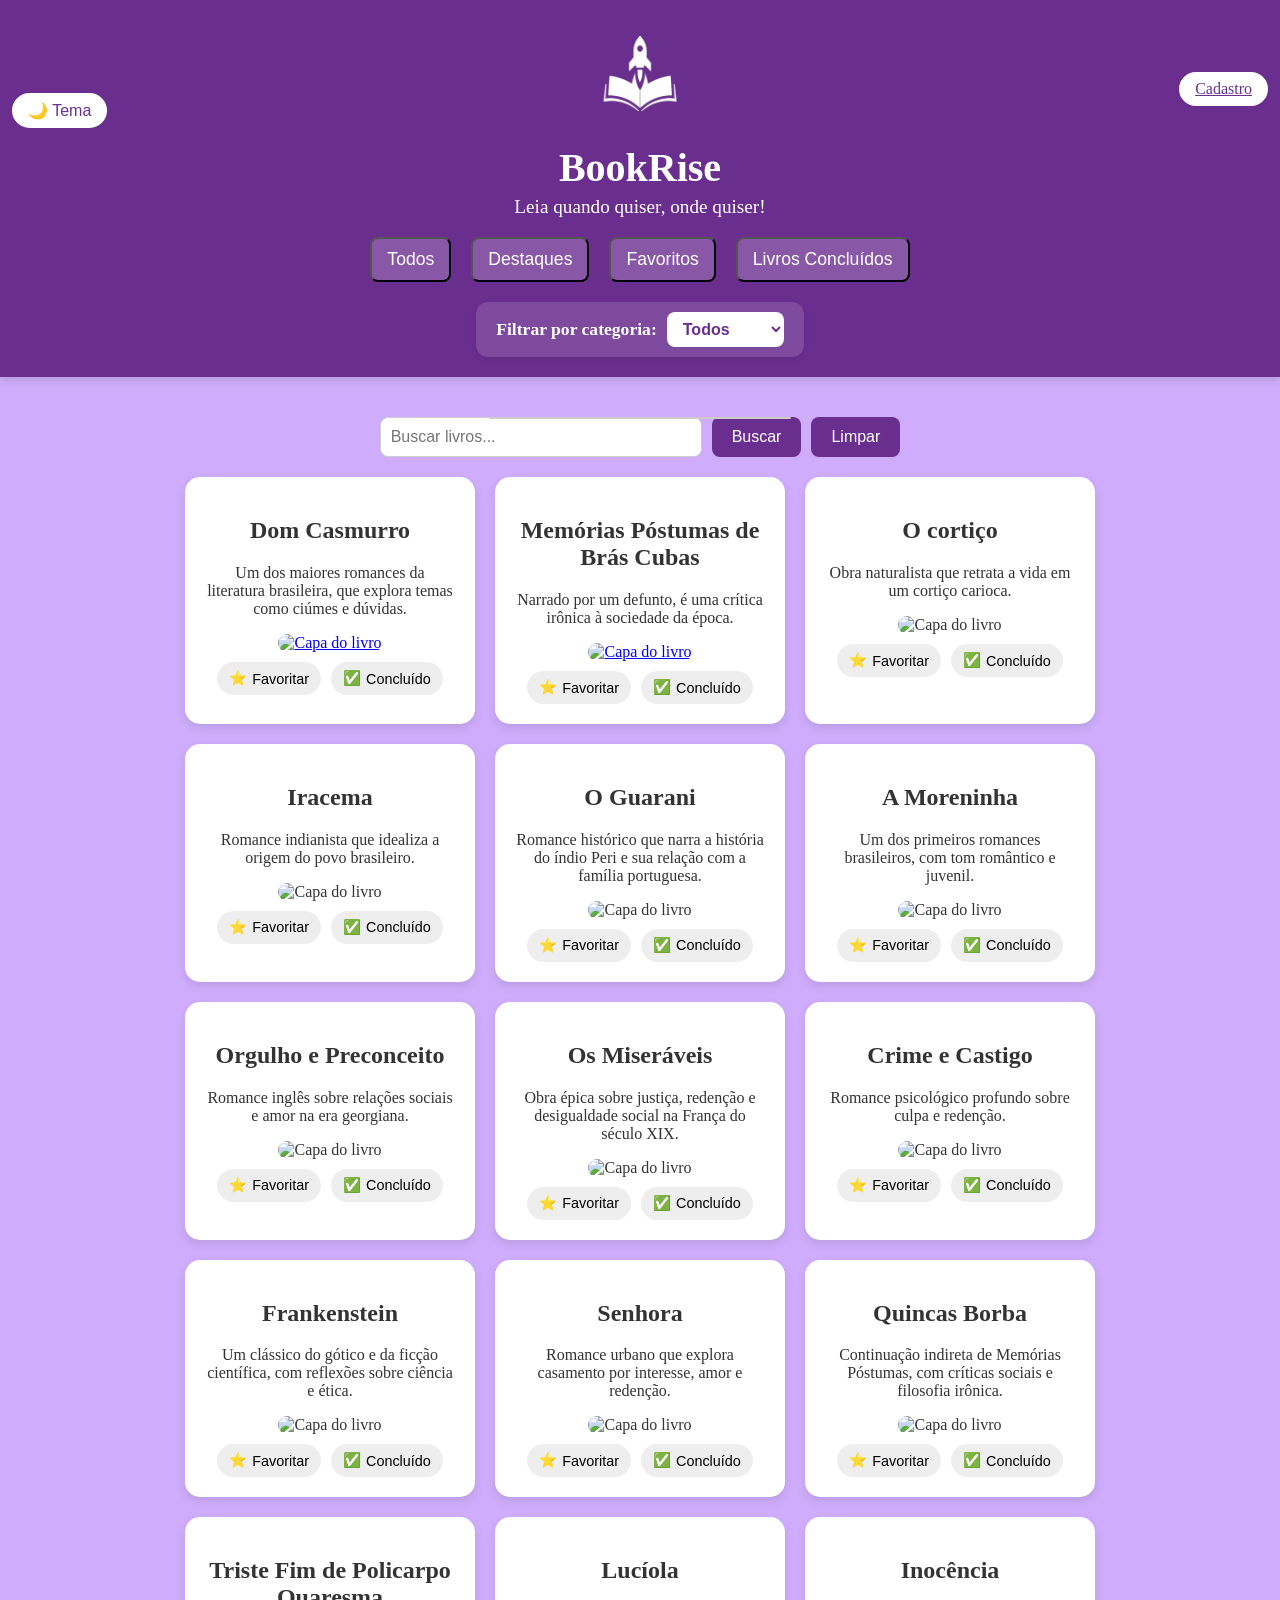
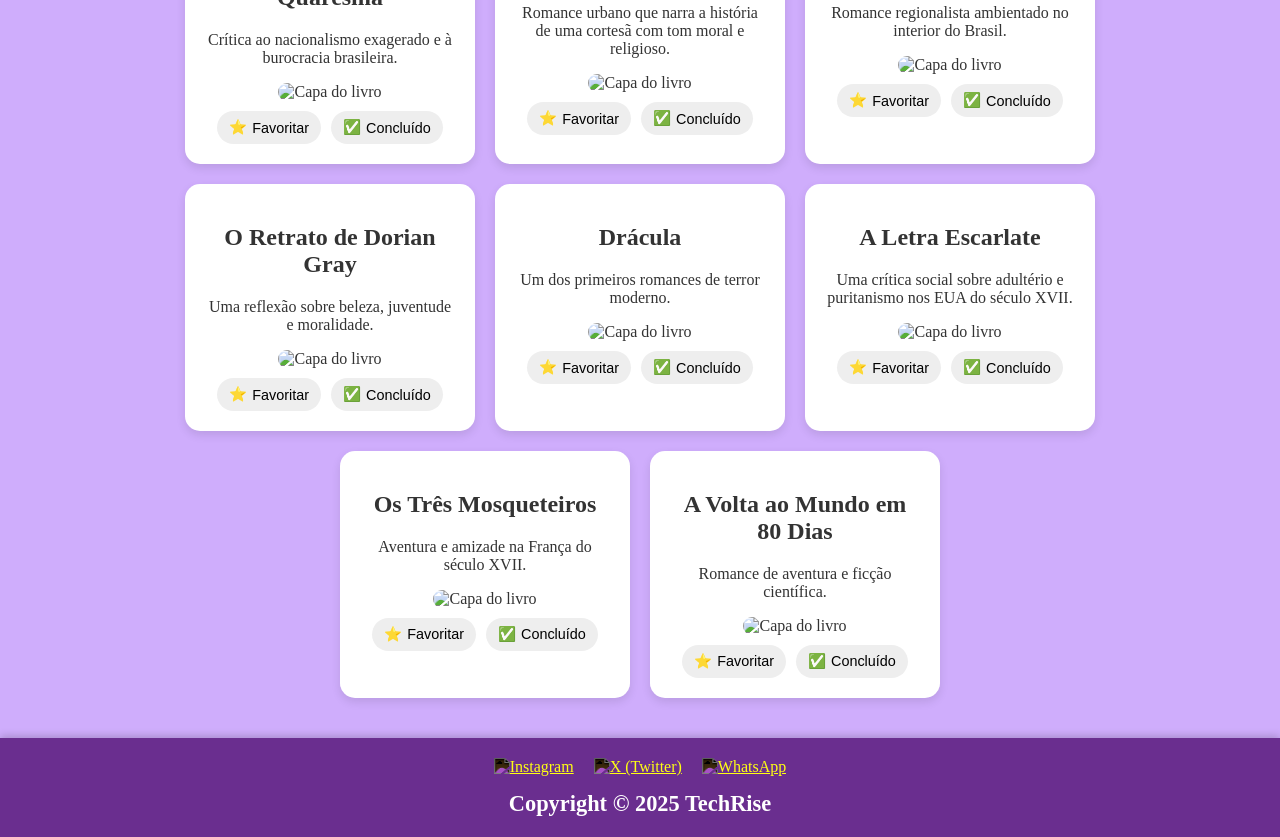
==== commit b9b9f0ee: "add" ====
--- a/index.html
+++ b/index.html
@@ -8,6 +8,7 @@
     </head>
     <body>
       <header>
+
         <button class="tema-button" onclick="alternarTema()">🌙 Tema</button> 
 
         <div style="position: relative">
--- a/index.css
+++ b/index.css
@@ -257,6 +257,16 @@
 /* NAV */
 .dark-mode nav a {
   background: rgba(255,255,255,0.1);
+}
+
+.tema-button{
+  margin: 66px 0px 0px 0px;
+  display: flex;
+}
+
+.login-button{
+  margin: 40px 0px 0px 0px;
+  display: flex;
 }
 
 @media (max-width: 768px) {
@@ -425,3 +435,208 @@
 .sugestoes-lista div:hover {
   background-color: #eee;
 }
+
+/* ============================================
+   RESPONSIVIDADE 440px — BookRise
+   ============================================ */
+@media (max-width: 440px) {
+
+  /* ── HEADER ──
+     Botões Tema (esquerda) e Cadastro (direita) ficam na mesma linha no topo.
+     O conteúdo central começa abaixo deles com padding-top generoso.
+  */
+  header {
+    position: relative;
+    padding: 56px 12px 16px;
+  }
+
+  /* Tema: canto superior esquerdo, pequeno */
+  .tema-button {
+    position: absolute;
+    top: 10px;
+    left: 10px;
+    font-size: 0.75em;
+    padding: 5px 10px;
+    white-space: nowrap;
+  }
+
+  /* Cadastro: canto superior direito, mesmo tamanho */
+  .login-button {
+    position: absolute;
+    top: 10px;
+    right: 10px;
+    font-size: 0.75em;
+    padding: 5px 10px;
+    white-space: nowrap;
+  }
+
+  /* Wrapper do logo: centralizado, sem interferência dos botões absolutos */
+  header > div {
+    display: flex;
+    flex-direction: column;
+    align-items: center;
+  }
+
+  header img {
+    width: 72px;
+    height: 72px;
+  }
+
+  h1 {
+    font-size: 1.7em;
+    margin-top: 8px;
+  }
+
+  header p {
+    font-size: 0.95em;
+    margin-top: 4px;
+    padding: 0 12px;
+  }
+
+  /* ── NAV ── */
+  nav {
+    flex-direction: column;
+    align-items: center;
+    gap: 8px;
+    padding: 0 16px;
+    margin-top: 12px;
+  }
+
+  nav button {
+    width: 100%;
+    font-size: 0.9em;
+    padding: 9px;
+    box-sizing: border-box;
+  }
+
+  /* ── FILTRO ── */
+  .filter-bar {
+    flex-direction: column;
+    width: calc(100% - 32px);
+    box-sizing: border-box;
+    padding: 10px 16px;
+    gap: 8px;
+    margin-top: 12px;
+  }
+
+  .filter-bar label {
+    font-size: 1em;
+  }
+
+  .filter-bar select {
+    width: 100%;
+    font-size: 0.95em;
+  }
+
+  /* ── CONTAINER E BUSCA ── */
+  .container {
+    width: 100%;
+    padding: 12px 0;
+    box-sizing: border-box;
+  }
+
+  .search-bar {
+    flex-direction: column;
+    align-items: center;
+    gap: 8px;
+    padding: 0 16px;
+    box-sizing: border-box;
+    position: relative;
+  }
+
+  .search-bar input[type="text"] {
+    width: 100%;
+    box-sizing: border-box;
+    font-size: 0.95em;
+  }
+
+  .search-bar button:not(#btnTopo) {
+    width: 100%;
+    font-size: 0.95em;
+    padding: 10px;
+  }
+
+  .sugestoes-lista {
+    width: 100%;
+    left: 0;
+    box-sizing: border-box;
+  }
+
+  /* ── CARDS ──
+     Capa com largura fixa proporcional ao card, não ocupa 100% da largura.
+  */
+  .book-list {
+    flex-direction: column;
+    align-items: center;
+    gap: 16px;
+    padding: 0 60px;
+    box-sizing: border-box;
+  }
+
+  .book-item {
+    width: 100%;
+    max-width: 100%;
+    box-sizing: border-box;
+    padding: 16px;
+    display: flex;
+    flex-direction: column;
+    align-items: center;
+  }
+
+  .book-item h2 {
+    font-size: 1.05em;
+    margin: 0 0 6px;
+  }
+
+  .book-item p {
+    font-size: 0.88em;
+    margin: 0 0 10px;
+  }
+
+  /* Capa: largura contida, altura proporcional à de um livro real */
+  .book-item img {
+    width: 190px;
+    height: 260px;
+    object-fit: cover;
+    border-radius: 8px;
+    margin-bottom: 10px;
+  }
+
+  .acoes {
+    flex-direction: row;
+    justify-content: center;
+    gap: 8px;
+    flex-wrap: wrap;
+  }
+
+  .btn {
+    font-size: 0.8em;
+    padding: 7px 10px;
+  }
+
+  /* ── BOTÃO TOPO — pequeno e discreto ── */
+  #btnTopo {
+    bottom: 14px;
+    right: 14px;
+    padding: 8px 10px;
+    font-size: 14px;
+    width: 36px;
+    height: 36px;
+    display: flex;
+    align-items: center;
+    justify-content: center;
+  }
+
+  /* ── FOOTER ── */
+  footer {
+    padding: 16px 12px;
+  }
+
+  .footer-content span {
+    font-size: 1em;
+  }
+
+  .social-icons {
+    gap: 16px;
+  }
+}
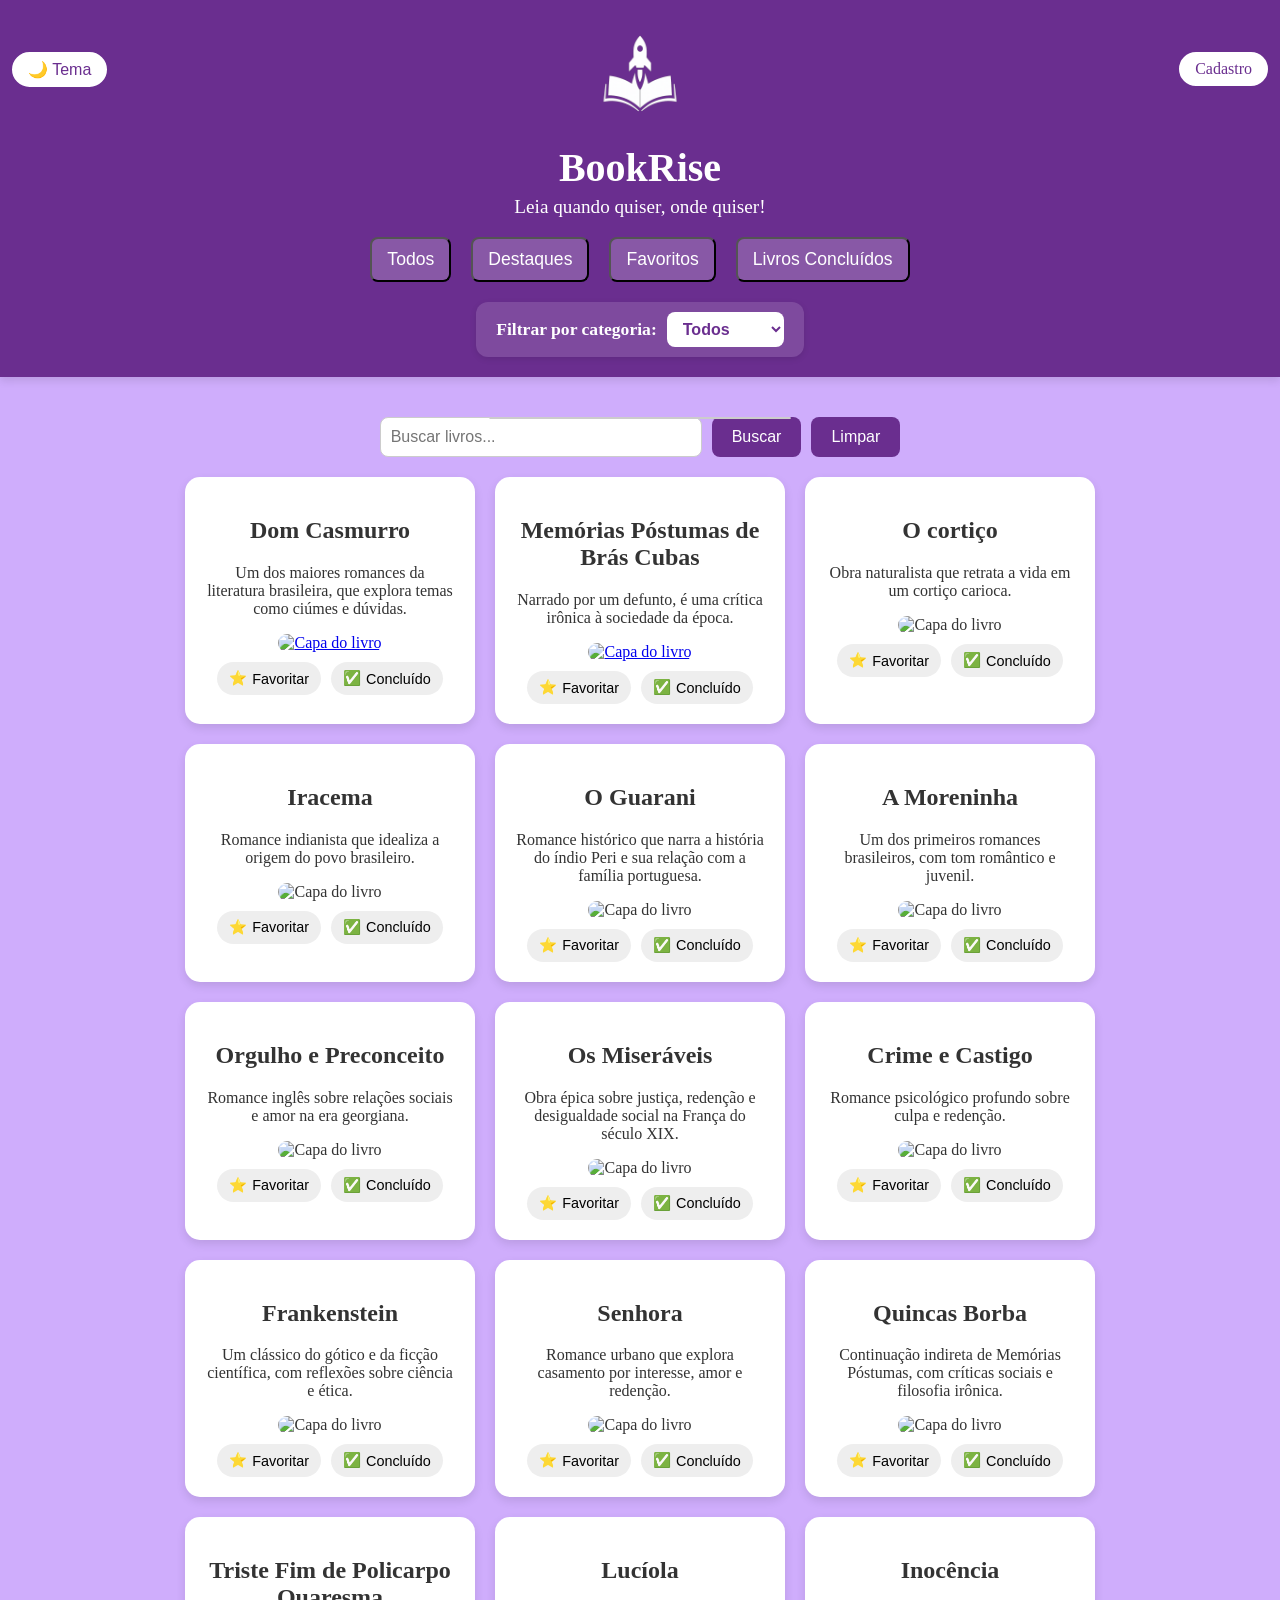
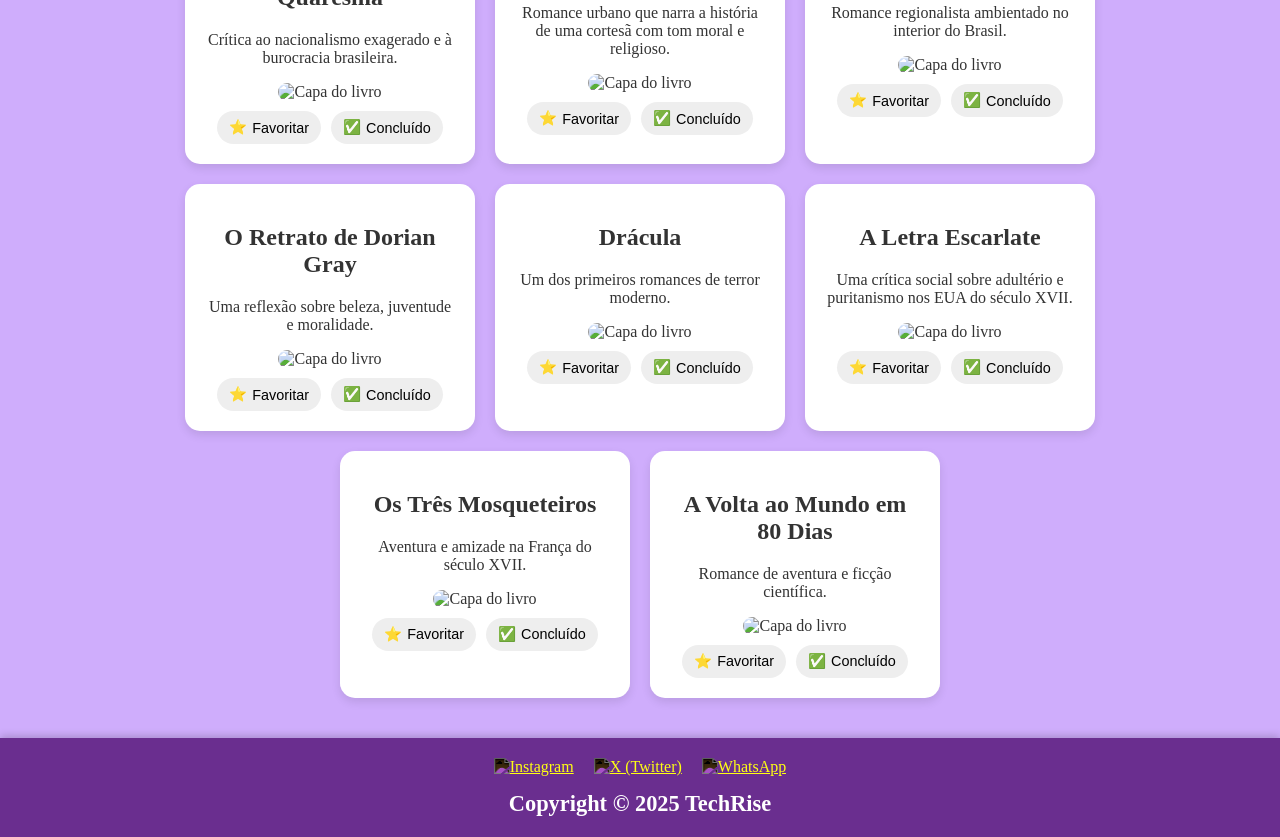
==== commit da8cee4c: "add" ====
--- a/index.html
+++ b/index.html
@@ -9,9 +9,8 @@
     <body>
       <header>
 
-        <button class="tema-button" onclick="alternarTema()">🌙 Tema</button> 
-
-        <div style="position: relative">
+        <div>
+          <button class="tema-button" onclick="alternarTema()">🌙 Tema</button> 
           <img src="techrise-logo.png" alt="Logo" />
 
           <a href="cadastro.html" class="login-button">Cadastro</a>
@@ -21,9 +20,9 @@
         <p>Leia quando quiser, onde quiser!</p>
         <nav>
           <button onclick="limparBusca()">Todos</button>
-  <button onclick="mostrarDestaques()">Destaques</button>
-  <button onclick="mostrarFavoritos()">Favoritos</button>
-  <button onclick="mostrarConcluido()">Livros Concluídos</button>
+          <button onclick="mostrarDestaques()">Destaques</button>
+          <button onclick="mostrarFavoritos()">Favoritos</button>
+          <button onclick="mostrarConcluido()">Livros Concluídos</button>
         </nav>
 
         <div class="filter-bar">
--- a/index.css
+++ b/index.css
@@ -260,13 +260,15 @@
 }
 
 .tema-button{
-  margin: 66px 0px 0px 0px;
-  display: flex;
+  display: flex;
+  margin: 25px 0px 0px 0px;
+  padding: 0;
 }
 
 .login-button{
   margin: 40px 0px 0px 0px;
   display: flex;
+  text-decoration: none;
 }
 
 @media (max-width: 768px) {
